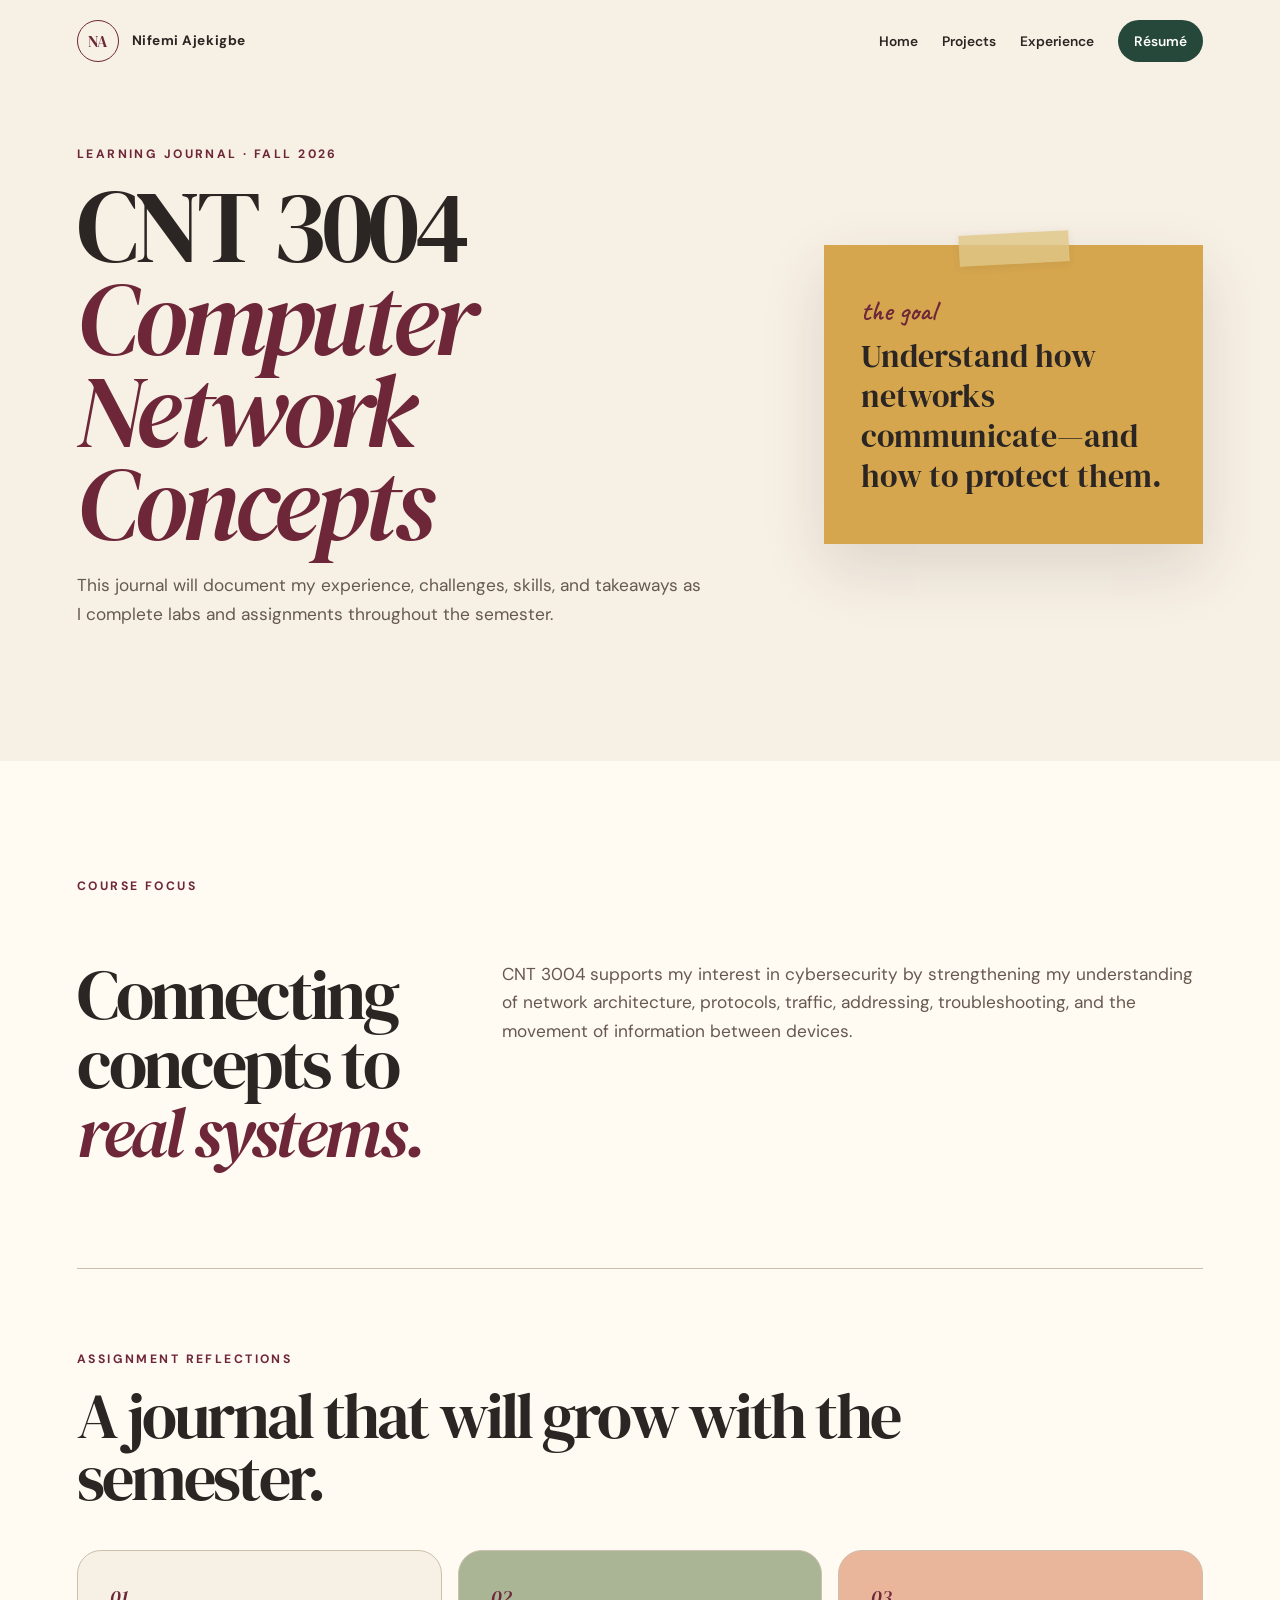
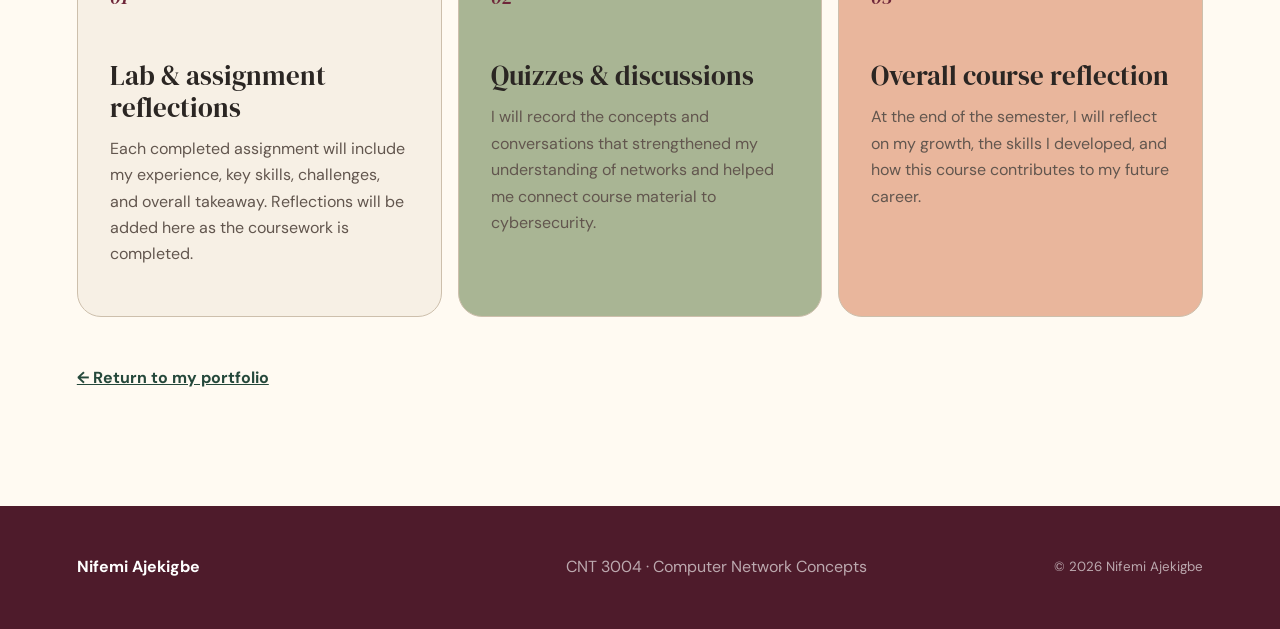
==== cnt3004.html @ f954db82 "Add files via upload" ====
<!doctype html>
<html lang="en">
<head>
  <meta charset="utf-8">
  <meta name="viewport" content="width=device-width, initial-scale=1">
  <title>CNT 3004 Course Journal | Nifemi Ajekigbe</title>
  <meta name="description" content="Nifemi Ajekigbe's CNT 3004 Computer Network Concepts course reflections and learning journal.">
  <link rel="preconnect" href="https://fonts.googleapis.com">
  <link rel="preconnect" href="https://fonts.gstatic.com" crossorigin>
  <link href="https://fonts.googleapis.com/css2?family=Caveat:wght@500;600&family=DM+Sans:wght@400;500;600;700&family=DM+Serif+Display:ital@0;1&display=swap" rel="stylesheet">
  <link rel="stylesheet" href="/styles.css">
  <script>document.documentElement.classList.add('js')</script>
</head>
<body class="course-page">
  <a class="skip-link" href="#main">Skip to content</a>
  <header class="site-header">
    <a class="wordmark" href="/" aria-label="Nifemi Ajekigbe home"><span>NA</span><strong>Nifemi Ajekigbe</strong></a>
    <button class="menu-button" type="button" aria-expanded="false" aria-controls="site-nav">Menu</button>
    <nav id="site-nav" aria-label="Main navigation"><a href="/">Home</a><a href="/#projects">Projects</a><a href="/#experience">Experience</a><a class="nav-pill" href="/assets/oluwanifemi-ajekigbe-resume.pdf" target="_blank">Résumé</a></nav>
  </header>

  <main id="main">
    <section class="course-hero section-pad">
      <div class="reveal from-left"><p class="eyebrow">Learning journal · Fall 2026</p><h1>CNT 3004<br><em>Computer Network Concepts</em></h1><p>This journal will document my experience, challenges, skills, and takeaways as I complete labs and assignments throughout the semester.</p></div>
      <aside class="course-note reveal from-right"><span class="tape tape-top" aria-hidden="true"></span><p class="handwritten">the goal</p><strong>Understand how networks communicate—and how to protect them.</strong></aside>
    </section>

    <section class="course-body section-pad">
      <div class="course-intro reveal"><p class="eyebrow">Course focus</p><h2>Connecting concepts to <em>real systems.</em></h2><p>CNT 3004 supports my interest in cybersecurity by strengthening my understanding of network architecture, protocols, traffic, addressing, troubleshooting, and the movement of information between devices.</p></div>

      <div class="journal-heading reveal"><p class="eyebrow">Assignment reflections</p><h2>A journal that will grow with the semester.</h2></div>
      <div class="journal-grid">
        <article class="journal-card reveal"><span>01</span><h3>Lab &amp; assignment reflections</h3><p>Each completed assignment will include my experience, key skills, challenges, and overall takeaway. Reflections will be added here as the coursework is completed.</p></article>
        <article class="journal-card reveal"><span>02</span><h3>Quizzes &amp; discussions</h3><p>I will record the concepts and conversations that strengthened my understanding of networks and helped me connect course material to cybersecurity.</p></article>
        <article class="journal-card reveal"><span>03</span><h3>Overall course reflection</h3><p>At the end of the semester, I will reflect on my growth, the skills I developed, and how this course contributes to my future career.</p></article>
      </div>

      <a class="back-link reveal" href="/">← Return to my portfolio</a>
    </section>
  </main>
  <footer><strong>Nifemi Ajekigbe</strong><span>CNT 3004 · Computer Network Concepts</span><small>© <span id="year">2026</span> Nifemi Ajekigbe</small></footer>
  <script src="/app.js"></script>
</body>
</html>
---- styles.css ----
:root {
  --cream: #f7f0e5;
  --paper: #fffaf2;
  --ink: #2b2623;
  --burgundy: #6e2639;
  --burgundy-dark: #4e1b2b;
  --forest: #25483b;
  --sage: #a9b594;
  --gold: #d5a64e;
  --peach: #e7ae8e;
  --brown: #60483b;
  --line: #cdbfac;
  --shadow: 0 24px 60px rgba(70, 49, 39, .14);
}

* { box-sizing: border-box; }
html { scroll-behavior: smooth; }
body { margin: 0; overflow-x: hidden; background: var(--cream); color: var(--ink); font: 16px/1.65 "DM Sans", sans-serif; }
img { max-width: 100%; }
a { color: inherit; }
.skip-link { position: fixed; left: 1rem; top: -5rem; z-index: 100; padding: .8rem 1rem; background: var(--forest); color: white; border-radius: 10px; }
.skip-link:focus { top: 1rem; }
.section-pad { padding: clamp(5rem, 9vw, 8rem) clamp(1.2rem, 6vw, 6rem); }
.eyebrow { margin: 0 0 1rem; color: var(--burgundy); font-size: .76rem; font-weight: 700; letter-spacing: .2em; text-transform: uppercase; }
h1, h2, h3 { margin-top: 0; }
h1, h2 { font-family: "DM Serif Display", serif; font-weight: 400; letter-spacing: -.045em; }
h1 em, h2 em { color: var(--burgundy); font-weight: 400; }
h2 { margin-bottom: 1.3rem; font-size: clamp(3rem, 6vw, 5.9rem); line-height: .98; }
p { margin-top: 0; }

.site-header { position: absolute; top: 0; left: 0; z-index: 50; display: flex; width: 100%; min-height: 82px; align-items: center; justify-content: space-between; gap: 2rem; padding: 0 clamp(1.2rem, 6vw, 6rem); }
.wordmark { display: flex; align-items: center; gap: .8rem; text-decoration: none; }
.wordmark span { display: grid; width: 42px; height: 42px; place-items: center; border: 1.5px solid var(--burgundy); border-radius: 50%; color: var(--burgundy); font-family: "DM Serif Display", serif; }
.wordmark strong { font-size: .85rem; letter-spacing: .04em; }
#site-nav { display: flex; align-items: center; gap: 1.5rem; }
#site-nav a { font-size: .86rem; font-weight: 600; text-decoration: none; }
#site-nav a:not(.nav-pill) { position: relative; }
#site-nav a:not(.nav-pill)::after { position: absolute; right: 0; bottom: -.25rem; left: 0; height: 1px; background: var(--burgundy); content: ""; transform: scaleX(0); transition: transform .25s ease; }
#site-nav a:hover::after, #site-nav a:focus-visible::after { transform: scaleX(1); }
.nav-pill { padding: .62rem 1rem; border-radius: 999px; background: var(--forest); color: white; }
.menu-button { display: none; border: 1px solid var(--line); border-radius: 999px; background: var(--paper); padding: .65rem 1rem; color: var(--ink); font: 700 .8rem "DM Sans", sans-serif; }

.hero { position: relative; display: grid; min-height: 810px; grid-template-columns: minmax(0, 1.05fr) minmax(370px, .95fr); align-items: center; gap: clamp(3rem, 8vw, 8rem); padding-top: 9rem; overflow: hidden; }
.paper-sun { position: absolute; right: -340px; bottom: -380px; width: 760px; height: 760px; border: 1px solid rgba(96,72,59,.12); border-radius: 50%; box-shadow: 0 0 0 70px rgba(96,72,59,.035), 0 0 0 140px rgba(96,72,59,.025); }
.hero-copy { position: relative; z-index: 2; max-width: 770px; }
.hero h1 { margin: .2rem 0 1rem; font-size: clamp(5rem, 10vw, 9rem); line-height: .82; }
.hero-title { max-width: 680px; margin-bottom: 1rem; font-family: "DM Serif Display", serif; font-size: clamp(1.6rem, 2.3vw, 2.2rem); line-height: 1.25; }
.hero-intro { max-width: 620px; color: #5b4e46; font-size: 1.07rem; }
.hero-actions { display: flex; flex-wrap: wrap; gap: .8rem; margin-top: 2rem; }
.button { display: inline-flex; min-height: 51px; align-items: center; justify-content: center; gap: .7rem; padding: 0 1.35rem; border: 1px solid var(--forest); border-radius: 999px; font-size: .9rem; font-weight: 700; text-decoration: none; transition: transform .25s ease, box-shadow .25s ease; }
.button:hover { transform: translateY(-3px); box-shadow: 0 12px 24px rgba(37,72,59,.15); }
.button.primary { background: var(--forest); color: white; }
.button.secondary { color: var(--forest); }
.quick-notes { display: flex; flex-wrap: wrap; gap: .6rem; margin-top: 2.4rem; }
.quick-notes span { padding: .55rem .8rem; border: 1px solid var(--line); border-radius: 999px; background: rgba(255,250,242,.58); color: var(--brown); font-size: .75rem; font-weight: 600; }

.portrait-collage { position: relative; width: min(100%, 580px); min-height: 650px; justify-self: center; }
.shape { position: absolute; border-radius: 34px; }
.shape-one { top: 20px; right: 0; width: 78%; height: 78%; background: var(--burgundy); transform: rotate(7deg); }
.shape-two { top: 65px; left: 5px; width: 76%; height: 78%; border: 2px solid var(--gold); transform: rotate(-8deg); }
.portrait-frame { position: absolute; top: 50px; left: 50%; z-index: 2; width: 72%; margin: 0; padding: 13px 13px 3.3rem; background: var(--paper); box-shadow: var(--shadow); transform: translateX(-50%) rotate(-2deg); }
.portrait-frame img { display: block; width: 100%; aspect-ratio: .75; object-fit: cover; object-position: center 30%; }
.portrait-frame figcaption { padding-top: .85rem; color: var(--brown); font: 600 1.35rem "Caveat", cursive; text-align: center; }
.tape { position: absolute; z-index: 4; display: block; width: 110px; height: 31px; background: rgba(224,199,134,.8); box-shadow: 0 2px 8px rgba(71,49,36,.08); }
.tape-top { top: -12px; left: 50%; transform: translateX(-50%) rotate(-3deg); }
.note-card { position: absolute; z-index: 5; display: grid; padding: 1rem 1.1rem; box-shadow: 0 14px 30px rgba(63,44,36,.16); line-height: 1.25; }
.note-card small { margin-bottom: .35rem; font-size: .66rem; font-weight: 700; letter-spacing: .15em; text-transform: uppercase; }
.note-research { right: -16px; bottom: 48px; max-width: 245px; background: var(--gold); transform: rotate(3deg); }
.note-research span { margin-top: .3rem; font-size: .74rem; }
.note-cooking { bottom: 6px; left: 0; background: var(--sage); font: 500 1.25rem "Caveat", cursive; transform: rotate(-5deg); }

.marquee { display: flex; min-height: 64px; align-items: center; justify-content: space-around; gap: 1.5rem; padding: .8rem 1.2rem; overflow: hidden; background: var(--forest); color: #fff8ec; font-size: .75rem; font-weight: 700; letter-spacing: .18em; white-space: nowrap; }
.marquee i { color: var(--gold); }

.about { background: var(--paper); }
.section-heading { max-width: 900px; margin-bottom: 3.6rem; }
.section-heading.split { display: flex; max-width: none; align-items: flex-end; justify-content: space-between; gap: 3rem; }
.section-heading.split > p { max-width: 410px; color: #6d5e54; }
.about-grid { display: grid; grid-template-columns: minmax(0, 1.25fr) minmax(310px, .75fr); gap: clamp(3rem, 8vw, 8rem); align-items: center; }
.about-copy { color: #5b5049; }
.about-copy .lead { color: var(--ink); font-family: "DM Serif Display", serif; font-size: 1.38rem; line-height: 1.5; }
.recipe-card { position: relative; padding: 2.5rem 2.2rem; border: 1px solid var(--line); background: var(--cream); box-shadow: var(--shadow); transform: rotate(1.5deg); }
.tape-side { top: 22px; right: -35px; transform: rotate(78deg); }
.handwritten { margin: 0 0 .5rem; color: var(--burgundy); font: 600 1.75rem "Caveat", cursive; }
.recipe-card ul { margin: 1.2rem 0 0; padding: 0; list-style: none; }
.recipe-card li { display: flex; justify-content: space-between; gap: 1rem; padding: .8rem 0; border-bottom: 1px dashed var(--line); }
.recipe-card li strong { color: var(--forest); }
.focus-grid { display: grid; grid-template-columns: repeat(3, 1fr); margin-top: 5rem; border-top: 1px solid var(--line); border-bottom: 1px solid var(--line); }
.focus-card { padding: 2.3rem 2rem 2.3rem 0; }
.focus-card + .focus-card { padding-left: 2rem; border-left: 1px solid var(--line); }
.focus-card span { color: var(--burgundy); font: italic 1.2rem "DM Serif Display", serif; }
.focus-card h3 { margin: .7rem 0; font: 400 1.55rem "DM Serif Display", serif; }
.focus-card p { margin: 0; color: #6c5e54; }

.projects { background: var(--cream); }
.project-grid { display: grid; grid-template-columns: repeat(12, 1fr); gap: 1.25rem; }
.project-card { position: relative; min-height: 430px; padding: clamp(1.5rem, 3vw, 2.5rem); border: 1px solid rgba(59,47,40,.12); overflow: hidden; transition: transform .28s ease, box-shadow .28s ease; }
.project-card:hover { z-index: 3; transform: translateY(-6px) rotate(0deg); box-shadow: var(--shadow); }
.project-card:nth-child(1) { grid-column: span 7; border-radius: 6px 42px 6px 42px; background: var(--sage); transform: rotate(-.5deg); }
.project-card:nth-child(2) { grid-column: span 5; border-radius: 32px 6px 32px 6px; background: var(--burgundy); color: white; transform: rotate(.5deg); }
.project-card:nth-child(3) { grid-column: span 5; border-radius: 32px 6px 32px 6px; background: var(--forest); color: white; transform: rotate(.4deg); }
.project-card:nth-child(4) { grid-column: span 7; border-radius: 6px 42px 6px 42px; background: var(--peach); transform: rotate(-.4deg); }
.project-card:nth-child(5) { grid-column: 3 / span 8; min-height: 330px; border-radius: 34px; background: var(--paper); }
.project-number { position: absolute; top: -25px; right: 18px; color: rgba(255,255,255,.22); font: 400 8rem "DM Serif Display", serif; line-height: 1; }
.bridge .project-number, .lockin .project-number, .security .project-number { color: rgba(72,48,39,.12); }
.project-type { margin-bottom: auto; font-size: .7rem; font-weight: 700; letter-spacing: .14em; text-transform: uppercase; }
.project-card h3 { position: relative; margin: 4.5rem 0 .8rem; font: 400 clamp(2.1rem, 4vw, 3.4rem)/1 "DM Serif Display", serif; }
.project-card p { position: relative; max-width: 650px; }
.project-card > p:not(.project-type) { opacity: .82; }
.tags { position: relative; display: flex; flex-wrap: wrap; gap: .45rem; margin: 1.4rem 0 0; padding: 0; list-style: none; }
.tags li { padding: .4rem .65rem; border: 1px solid currentColor; border-radius: 999px; font-size: .68rem; font-weight: 700; opacity: .78; }
.text-link { position: relative; display: inline-block; margin-top: 1.5rem; font-weight: 700; }

.experience { background: var(--paper); }
.timeline { border-top: 1px solid var(--line); }
.timeline-item { display: grid; grid-template-columns: minmax(210px, .65fr) 1.35fr; gap: 3rem; padding: 2rem 0; border-bottom: 1px solid var(--line); }
.timeline-item > div:first-child { display: grid; align-content: start; gap: .3rem; }
.timeline-item span { color: var(--burgundy); font-size: .72rem; font-weight: 700; letter-spacing: .13em; text-transform: uppercase; }
.timeline-item strong { font-size: .88rem; }
.timeline-item h3 { margin-bottom: .45rem; font: 400 1.7rem "DM Serif Display", serif; }
.timeline-item p { max-width: 750px; margin: 0; color: #685b53; }

.goals { display: grid; grid-template-columns: 1.1fr .9fr; gap: 1.2rem; background: var(--cream); }
.goals-card, .activities { padding: clamp(2rem, 5vw, 4rem); border-radius: 32px; }
.goals-card { background: var(--burgundy); color: white; }
.goals-card .eyebrow { color: var(--peach); }
.goals-card h2 { font-size: clamp(2.8rem, 5vw, 5rem); }
.goals-card h2 em { color: #f0bf75; }
.goals-card > p:last-child { max-width: 720px; color: rgba(255,255,255,.78); }
.activities { background: var(--sage); }
.activities h3 { margin-bottom: 1.5rem; font: 400 2rem "DM Serif Display", serif; }
.activity-list { display: grid; gap: .7rem; }
.activity-list span { padding-bottom: .7rem; border-bottom: 1px solid rgba(43,38,35,.16); font-size: .88rem; font-weight: 600; }

.course-preview { display: grid; grid-template-columns: 1fr 1fr; align-items: end; gap: clamp(3rem, 8vw, 8rem); background: var(--forest); color: white; }
.course-preview .eyebrow { color: var(--gold); }
.course-preview h2 { margin-bottom: 0; }
.course-preview h2 em { color: #efc47b; }
.course-preview > div:last-child p { max-width: 540px; color: rgba(255,255,255,.72); }
.course-preview .button { margin-top: 1rem; border-color: var(--paper); background: var(--paper); color: var(--forest); }

.contact { background: var(--cream); }
.contact-card { max-width: 1040px; margin: 0 auto; padding: clamp(2.2rem, 6vw, 5rem); border: 1px solid var(--line); background: var(--paper); box-shadow: var(--shadow); text-align: center; transform: rotate(-.4deg); }
.contact-card h2 { font-size: clamp(3rem, 6vw, 5.5rem); }
.contact-card > p:not(.handwritten) { max-width: 650px; margin-right: auto; margin-left: auto; color: #675950; }
.contact-links { display: flex; flex-wrap: wrap; justify-content: center; gap: .7rem; margin-top: 1.8rem; }
.contact-links a { padding: .7rem 1rem; border: 1px solid var(--forest); border-radius: 999px; color: var(--forest); font-size: .85rem; font-weight: 700; text-decoration: none; }

footer { display: grid; grid-template-columns: 1fr 1fr auto; gap: 2rem; align-items: center; padding: 3rem clamp(1.2rem, 6vw, 6rem); background: var(--burgundy-dark); color: white; }
footer span, footer small { color: rgba(255,255,255,.62); }

.course-page { background: var(--paper); }
.course-hero { display: grid; min-height: 700px; grid-template-columns: 1.25fr .75fr; align-items: center; gap: clamp(3rem, 9vw, 9rem); padding-top: 9rem; background: var(--cream); }
.course-hero h1 { margin: .5rem 0 1.4rem; font-size: clamp(4rem, 8vw, 7.6rem); line-height: .9; }
.course-hero > div > p:last-child { max-width: 670px; color: #665950; font-size: 1.08rem; }
.course-note { position: relative; padding: 3rem 2.3rem; background: var(--gold); box-shadow: var(--shadow); transform: rotate(2deg); }
.course-note strong { display: block; font: 400 2rem/1.25 "DM Serif Display", serif; }
.course-body { background: var(--paper); }
.course-intro { display: grid; grid-template-columns: .7fr 1.3fr; gap: 3rem; align-items: start; padding-bottom: 5rem; border-bottom: 1px solid var(--line); }
.course-intro .eyebrow { grid-column: 1/-1; }
.course-intro h2 { font-size: clamp(3rem, 5.5vw, 5.2rem); }
.course-intro > p:last-child { max-width: 700px; color: #665950; font-size: 1.08rem; }
.journal-heading { max-width: 850px; margin: 5rem 0 2.5rem; }
.journal-heading h2 { font-size: clamp(2.8rem, 5vw, 5rem); }
.journal-grid { display: grid; grid-template-columns: repeat(3, 1fr); gap: 1rem; }
.journal-card { min-height: 330px; padding: 2rem; border: 1px solid var(--line); border-radius: 24px; background: var(--cream); }
.journal-card:nth-child(2) { background: var(--sage); }
.journal-card:nth-child(3) { background: #e9b69c; }
.journal-card span { color: var(--burgundy); font: italic 1.25rem "DM Serif Display", serif; }
.journal-card h3 { margin: 3rem 0 .8rem; font: 400 1.7rem/1.15 "DM Serif Display", serif; }
.journal-card p { color: #62564e; }
.back-link { display: inline-block; margin-top: 3rem; color: var(--forest); font-weight: 700; }

.js .reveal { opacity: 0; transform: translateY(40px); transition: opacity .75s ease, transform .75s cubic-bezier(.22,1,.36,1); transition-delay: var(--delay, 0ms); }
.js .reveal.from-left { transform: translateX(-50px); }
.js .reveal.from-right { transform: translateX(50px); }
.js .reveal.visible { opacity: 1; transform: translate(0,0); }

@media (max-width: 980px) {
  .site-header { position: relative; background: var(--cream); }
  .menu-button { display: block; }
  #site-nav { position: absolute; top: 72px; right: 1.2rem; left: 1.2rem; display: none; align-items: stretch; gap: .3rem; padding: 1rem; border: 1px solid var(--line); border-radius: 20px; background: var(--paper); box-shadow: var(--shadow); }
  #site-nav.open { display: grid; }
  #site-nav a { padding: .7rem; }
  .hero { grid-template-columns: 1fr; padding-top: 5rem; }
  .portrait-collage { width: min(92vw, 580px); }
  .about-grid, .goals, .course-preview, .course-hero, .course-intro { grid-template-columns: 1fr; }
  .project-card:nth-child(n) { grid-column: span 6; }
  .project-card:nth-child(5) { grid-column: 3 / span 8; }
  .journal-grid { grid-template-columns: 1fr; }
  .journal-card { min-height: 0; }
  footer { grid-template-columns: 1fr 1fr; }
  footer small { grid-column: 1/-1; }
}

@media (max-width: 680px) {
  .site-header { min-height: 72px; }
  .wordmark strong { display: none; }
  .hero { min-height: 0; padding-top: 4rem; }
  .hero h1 { font-size: 4.6rem; }
  .hero-actions { display: grid; }
  .button { width: 100%; }
  .portrait-collage { min-height: 570px; }
  .portrait-frame { width: 82%; }
  .note-research { right: 0; max-width: 205px; }
  .note-cooking { left: 0; }
  .marquee { justify-content: flex-start; }
  .marquee span:nth-of-type(n+3), .marquee i:nth-of-type(n+3) { display: none; }
  .section-heading.split { display: block; }
  .focus-grid { grid-template-columns: 1fr; }
  .focus-card { padding: 1.8rem 0; }
  .focus-card + .focus-card { padding-left: 0; border-top: 1px solid var(--line); border-left: 0; }
  .project-grid { display: grid; grid-template-columns: 1fr; }
  .project-card:nth-child(n) { grid-column: auto; min-height: 0; transform: none; }
  .project-card h3 { margin-top: 3.5rem; }
  .timeline-item { grid-template-columns: 1fr; gap: 1rem; }
  .course-preview { align-items: start; }
  footer { grid-template-columns: 1fr; }
  footer small { grid-column: auto; }
  .course-hero { min-height: 0; padding-top: 5rem; }
  .course-hero h1 { font-size: 3.8rem; }
}

@media (prefers-reduced-motion: reduce) {
  html { scroll-behavior: auto; }
  *, *::before, *::after { scroll-behavior: auto !important; transition-duration: .01ms !important; animation-duration: .01ms !important; }
  .js .reveal, .js .reveal.from-left, .js .reveal.from-right { opacity: 1; transform: none; }
}
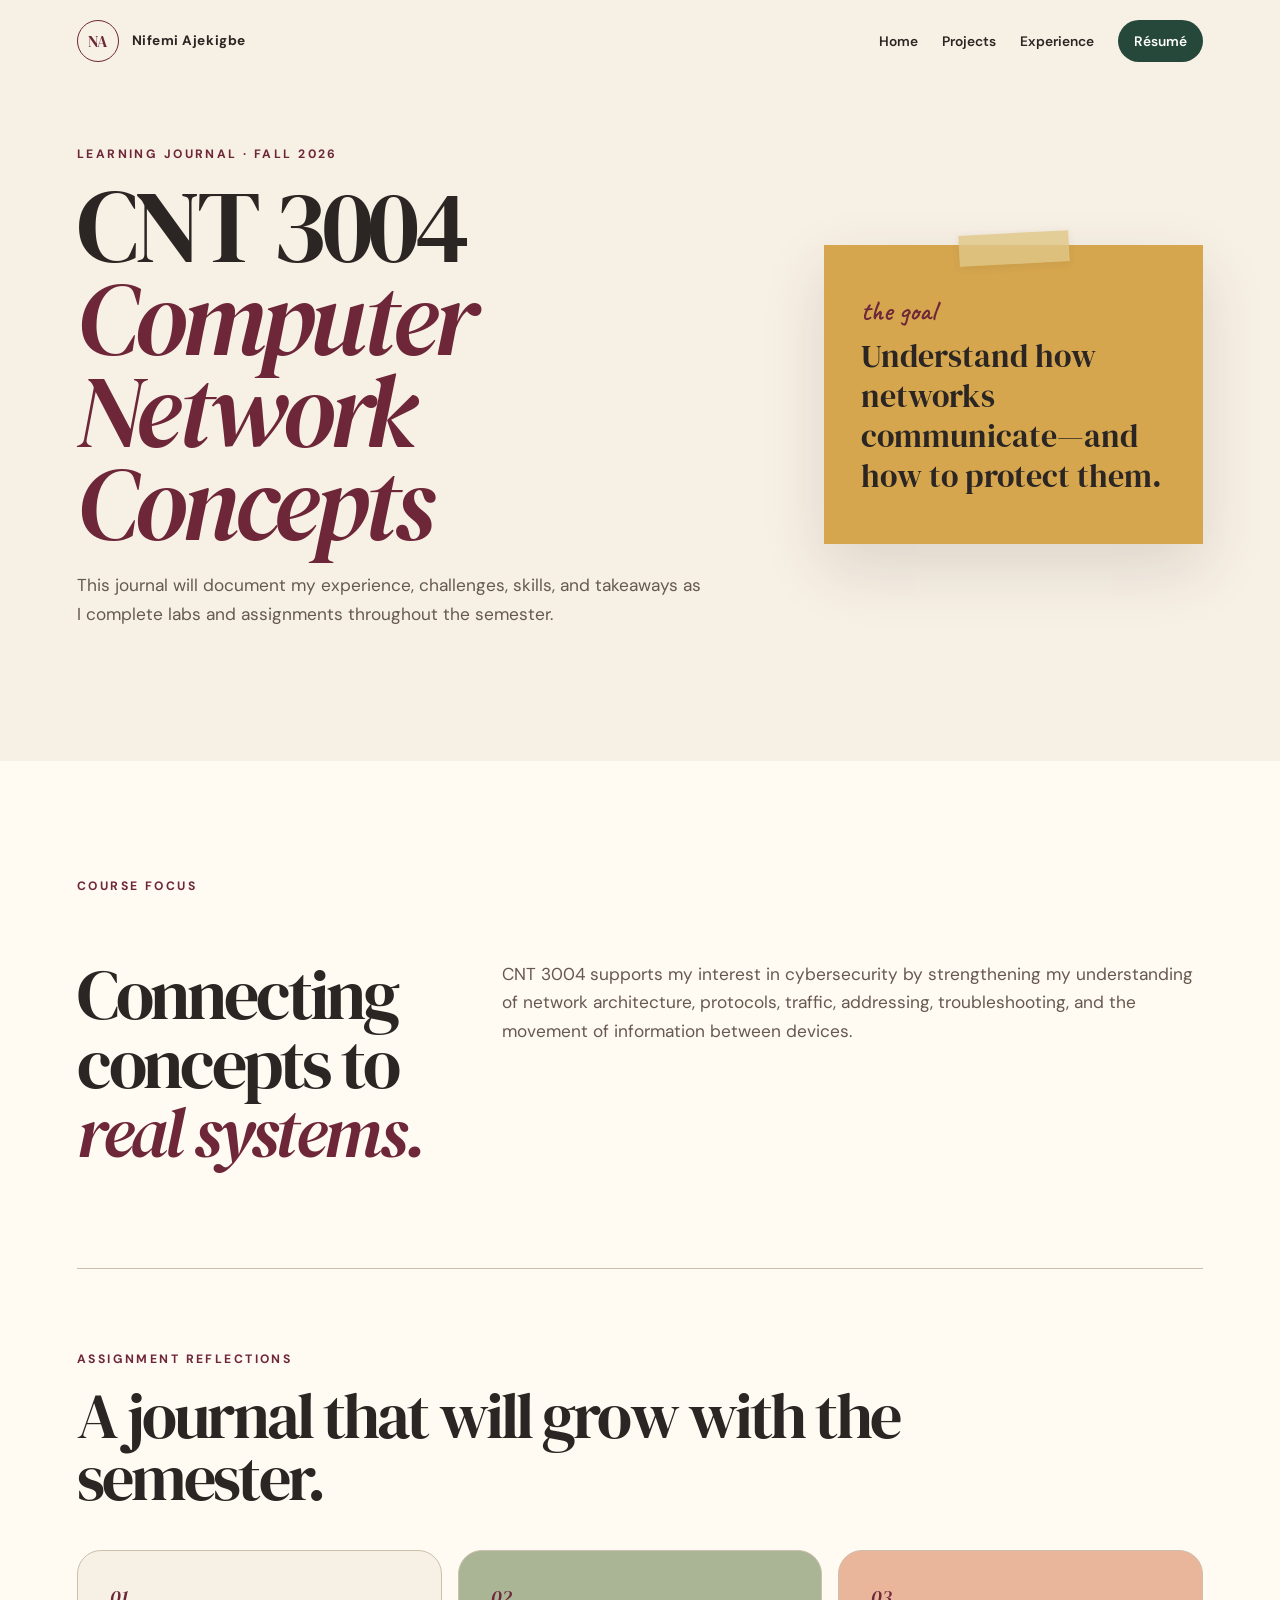
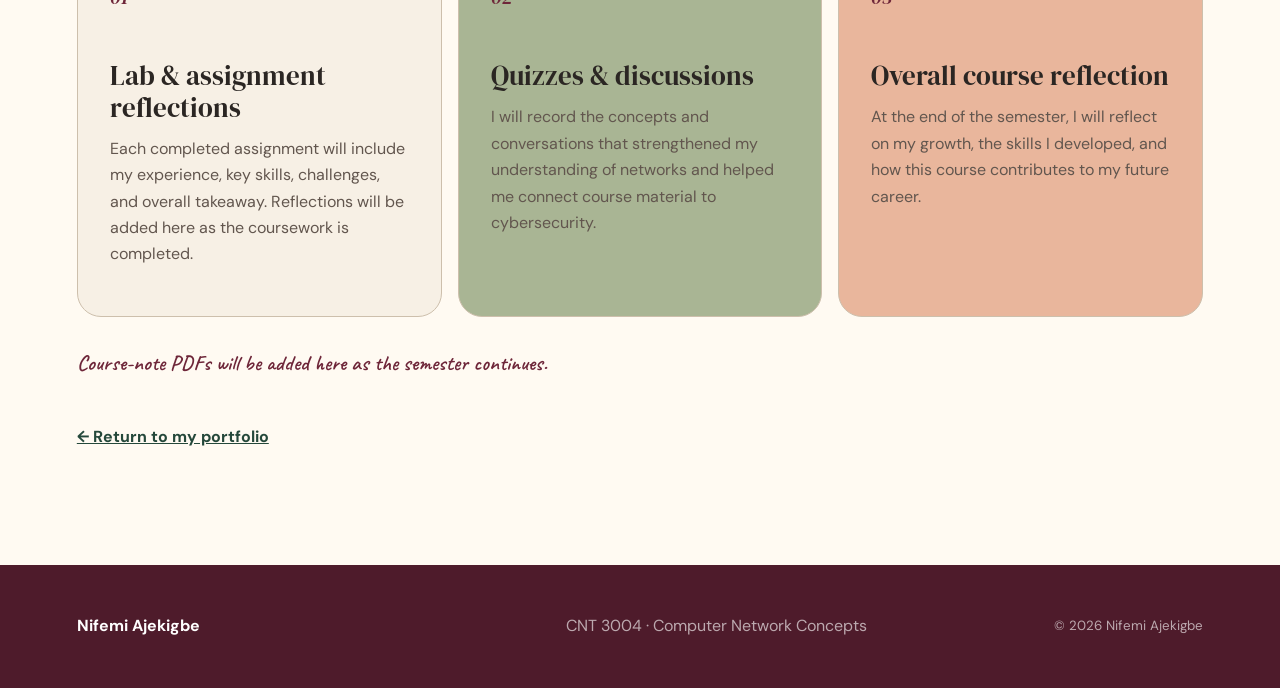
==== commit a9e3ed35: "Add files via upload" ====
--- a/cnt3004.html
+++ b/cnt3004.html
@@ -16,7 +16,7 @@
   <header class="site-header">
     <a class="wordmark" href="/" aria-label="Nifemi Ajekigbe home"><span>NA</span><strong>Nifemi Ajekigbe</strong></a>
     <button class="menu-button" type="button" aria-expanded="false" aria-controls="site-nav">Menu</button>
-    <nav id="site-nav" aria-label="Main navigation"><a href="/">Home</a><a href="/#projects">Projects</a><a href="/#experience">Experience</a><a class="nav-pill" href="/assets/oluwanifemi-ajekigbe-resume.pdf" target="_blank">Résumé</a></nav>
+    <nav id="site-nav" aria-label="Main navigation"><a href="/">Home</a><a href="/#projects">Projects</a><a href="/#experience">Experience</a><a class="nav-pill" href="/oluwanifemi-ajekigbe-resume.pdf" target="_blank">Résumé</a></nav>
   </header>
 
   <main id="main">
@@ -35,6 +35,8 @@
         <article class="journal-card reveal"><span>03</span><h3>Overall course reflection</h3><p>At the end of the semester, I will reflect on my growth, the skills I developed, and how this course contributes to my future career.</p></article>
       </div>
 
+      <p class="notes-coming reveal">Course-note PDFs will be added here as the semester continues.</p>
+
       <a class="back-link reveal" href="/">← Return to my portfolio</a>
     </section>
   </main>
--- a/styles.css
+++ b/styles.css
@@ -85,26 +85,41 @@
 .recipe-card ul { margin: 1.2rem 0 0; padding: 0; list-style: none; }
 .recipe-card li { display: flex; justify-content: space-between; gap: 1rem; padding: .8rem 0; border-bottom: 1px dashed var(--line); }
 .recipe-card li strong { color: var(--forest); }
-.focus-grid { display: grid; grid-template-columns: repeat(3, 1fr); margin-top: 5rem; border-top: 1px solid var(--line); border-bottom: 1px solid var(--line); }
-.focus-card { padding: 2.3rem 2rem 2.3rem 0; }
-.focus-card + .focus-card { padding-left: 2rem; border-left: 1px solid var(--line); }
+.focus-grid { display: grid; grid-template-columns: repeat(3, 1fr); gap: clamp(1rem, 3vw, 2.5rem); margin-top: 5rem; }
+.focus-card { position: relative; display: flex; width: 100%; max-width: 350px; aspect-ratio: 1; flex-direction: column; align-items: center; justify-content: center; justify-self: center; padding: clamp(2rem, 3vw, 3rem); border: 1px solid rgba(73,54,44,.15); border-radius: 50%; background: var(--cream); box-shadow: 0 18px 42px rgba(75,54,43,.1); text-align: center; }
+.focus-card:nth-child(1) { background: #e7b497; transform: rotate(-2deg); }
+.focus-card:nth-child(2) { background: var(--sage); transform: rotate(1.5deg); }
+.focus-card:nth-child(3) { background: #f1d89f; transform: rotate(-1deg); }
+.focus-card::before { position: absolute; top: 3%; left: 50%; width: 94px; height: 26px; background: rgba(255,250,236,.75); box-shadow: 0 2px 7px rgba(73,54,44,.08); content: ""; transform: translateX(-50%) rotate(-4deg); }
+.focus-card:nth-child(2)::before { transform: translateX(-50%) rotate(3deg); }
 .focus-card span { color: var(--burgundy); font: italic 1.2rem "DM Serif Display", serif; }
-.focus-card h3 { margin: .7rem 0; font: 400 1.55rem "DM Serif Display", serif; }
-.focus-card p { margin: 0; color: #6c5e54; }
+.focus-card h3 { margin: .5rem 0; font: 400 clamp(1.35rem, 2vw, 1.7rem) "DM Serif Display", serif; }
+.focus-card p { margin: 0; color: #5e5149; font-size: clamp(.84rem, 1.2vw, .96rem); }
 
 .projects { background: var(--cream); }
 .project-grid { display: grid; grid-template-columns: repeat(12, 1fr); gap: 1.25rem; }
-.project-card { position: relative; min-height: 430px; padding: clamp(1.5rem, 3vw, 2.5rem); border: 1px solid rgba(59,47,40,.12); overflow: hidden; transition: transform .28s ease, box-shadow .28s ease; }
+.project-card { position: relative; display: flex; min-height: 430px; flex-direction: column; padding: clamp(1.5rem, 3vw, 2.5rem); border: 1px solid rgba(59,47,40,.12); overflow: hidden; transition: transform .28s ease, box-shadow .28s ease; }
 .project-card:hover { z-index: 3; transform: translateY(-6px) rotate(0deg); box-shadow: var(--shadow); }
 .project-card:nth-child(1) { grid-column: span 7; border-radius: 6px 42px 6px 42px; background: var(--sage); transform: rotate(-.5deg); }
 .project-card:nth-child(2) { grid-column: span 5; border-radius: 32px 6px 32px 6px; background: var(--burgundy); color: white; transform: rotate(.5deg); }
 .project-card:nth-child(3) { grid-column: span 5; border-radius: 32px 6px 32px 6px; background: var(--forest); color: white; transform: rotate(.4deg); }
 .project-card:nth-child(4) { grid-column: span 7; border-radius: 6px 42px 6px 42px; background: var(--peach); transform: rotate(-.4deg); }
-.project-card:nth-child(5) { grid-column: 3 / span 8; min-height: 330px; border-radius: 34px; background: var(--paper); }
+.project-card:nth-child(5) { grid-column: span 6; min-height: 360px; border-radius: 34px 8px 34px 8px; background: var(--paper); }
+.project-card:nth-child(6) { grid-column: span 6; min-height: 360px; border-radius: 8px 34px 8px 34px; background: #e8d49f; transform: rotate(.35deg); }
 .project-number { position: absolute; top: -25px; right: 18px; color: rgba(255,255,255,.22); font: 400 8rem "DM Serif Display", serif; line-height: 1; }
-.bridge .project-number, .lockin .project-number, .security .project-number { color: rgba(72,48,39,.12); }
+.bridge .project-number, .lockin .project-number, .security .project-number, .honors .project-number { color: rgba(72,48,39,.12); }
 .project-type { margin-bottom: auto; font-size: .7rem; font-weight: 700; letter-spacing: .14em; text-transform: uppercase; }
-.project-card h3 { position: relative; margin: 4.5rem 0 .8rem; font: 400 clamp(2.1rem, 4vw, 3.4rem)/1 "DM Serif Display", serif; }
+.project-card h3 { position: relative; margin: 3.8rem 0 1rem; font: 400 clamp(2.1rem, 4vw, 3.4rem)/1 "DM Serif Display", serif; }
+.project-image { position: relative; z-index: 2; margin: 0 0 1.5rem; padding: 9px 9px 25px; background: var(--paper); box-shadow: 0 15px 30px rgba(48,35,30,.2); transform: rotate(-1.25deg); }
+.project-card:nth-child(2) .project-image { transform: rotate(1.2deg); }
+.project-card:nth-child(3) .project-image { transform: rotate(-.8deg); }
+.project-image img { display: block; width: 100%; aspect-ratio: 16 / 9; object-fit: cover; }
+.image-tape { position: absolute; top: -10px; left: 50%; width: 96px; height: 25px; background: rgba(233,213,160,.82); box-shadow: 0 2px 7px rgba(51,37,31,.1); transform: translateX(-50%) rotate(-3deg); }
+.project-card:not(.no-image) h3 { order: 1; margin: 1rem 0; }
+.project-card:not(.no-image) .project-image { order: 2; }
+.project-card:not(.no-image) > p:not(.project-type) { order: 3; }
+.project-card:not(.no-image) .tags { order: 4; }
+.project-card:not(.no-image) .text-link { order: 5; }
 .project-card p { position: relative; max-width: 650px; }
 .project-card > p:not(.project-type) { opacity: .82; }
 .tags { position: relative; display: flex; flex-wrap: wrap; gap: .45rem; margin: 1.4rem 0 0; padding: 0; list-style: none; }
@@ -170,6 +185,7 @@
 .journal-card h3 { margin: 3rem 0 .8rem; font: 400 1.7rem/1.15 "DM Serif Display", serif; }
 .journal-card p { color: #62564e; }
 .back-link { display: inline-block; margin-top: 3rem; color: var(--forest); font-weight: 700; }
+.notes-coming { margin: 2rem 0 0; color: var(--burgundy); font: 600 1.35rem "Caveat", cursive; }
 
 .js .reveal { opacity: 0; transform: translateY(40px); transition: opacity .75s ease, transform .75s cubic-bezier(.22,1,.36,1); transition-delay: var(--delay, 0ms); }
 .js .reveal.from-left { transform: translateX(-50px); }
@@ -186,7 +202,7 @@
   .portrait-collage { width: min(92vw, 580px); }
   .about-grid, .goals, .course-preview, .course-hero, .course-intro { grid-template-columns: 1fr; }
   .project-card:nth-child(n) { grid-column: span 6; }
-  .project-card:nth-child(5) { grid-column: 3 / span 8; }
+  .project-card:nth-child(5), .project-card:nth-child(6) { grid-column: span 6; }
   .journal-grid { grid-template-columns: 1fr; }
   .journal-card { min-height: 0; }
   footer { grid-template-columns: 1fr 1fr; }
@@ -208,8 +224,7 @@
   .marquee span:nth-of-type(n+3), .marquee i:nth-of-type(n+3) { display: none; }
   .section-heading.split { display: block; }
   .focus-grid { grid-template-columns: 1fr; }
-  .focus-card { padding: 1.8rem 0; }
-  .focus-card + .focus-card { padding-left: 0; border-top: 1px solid var(--line); border-left: 0; }
+  .focus-card { max-width: 340px; padding: 2.6rem; }
   .project-grid { display: grid; grid-template-columns: 1fr; }
   .project-card:nth-child(n) { grid-column: auto; min-height: 0; transform: none; }
   .project-card h3 { margin-top: 3.5rem; }
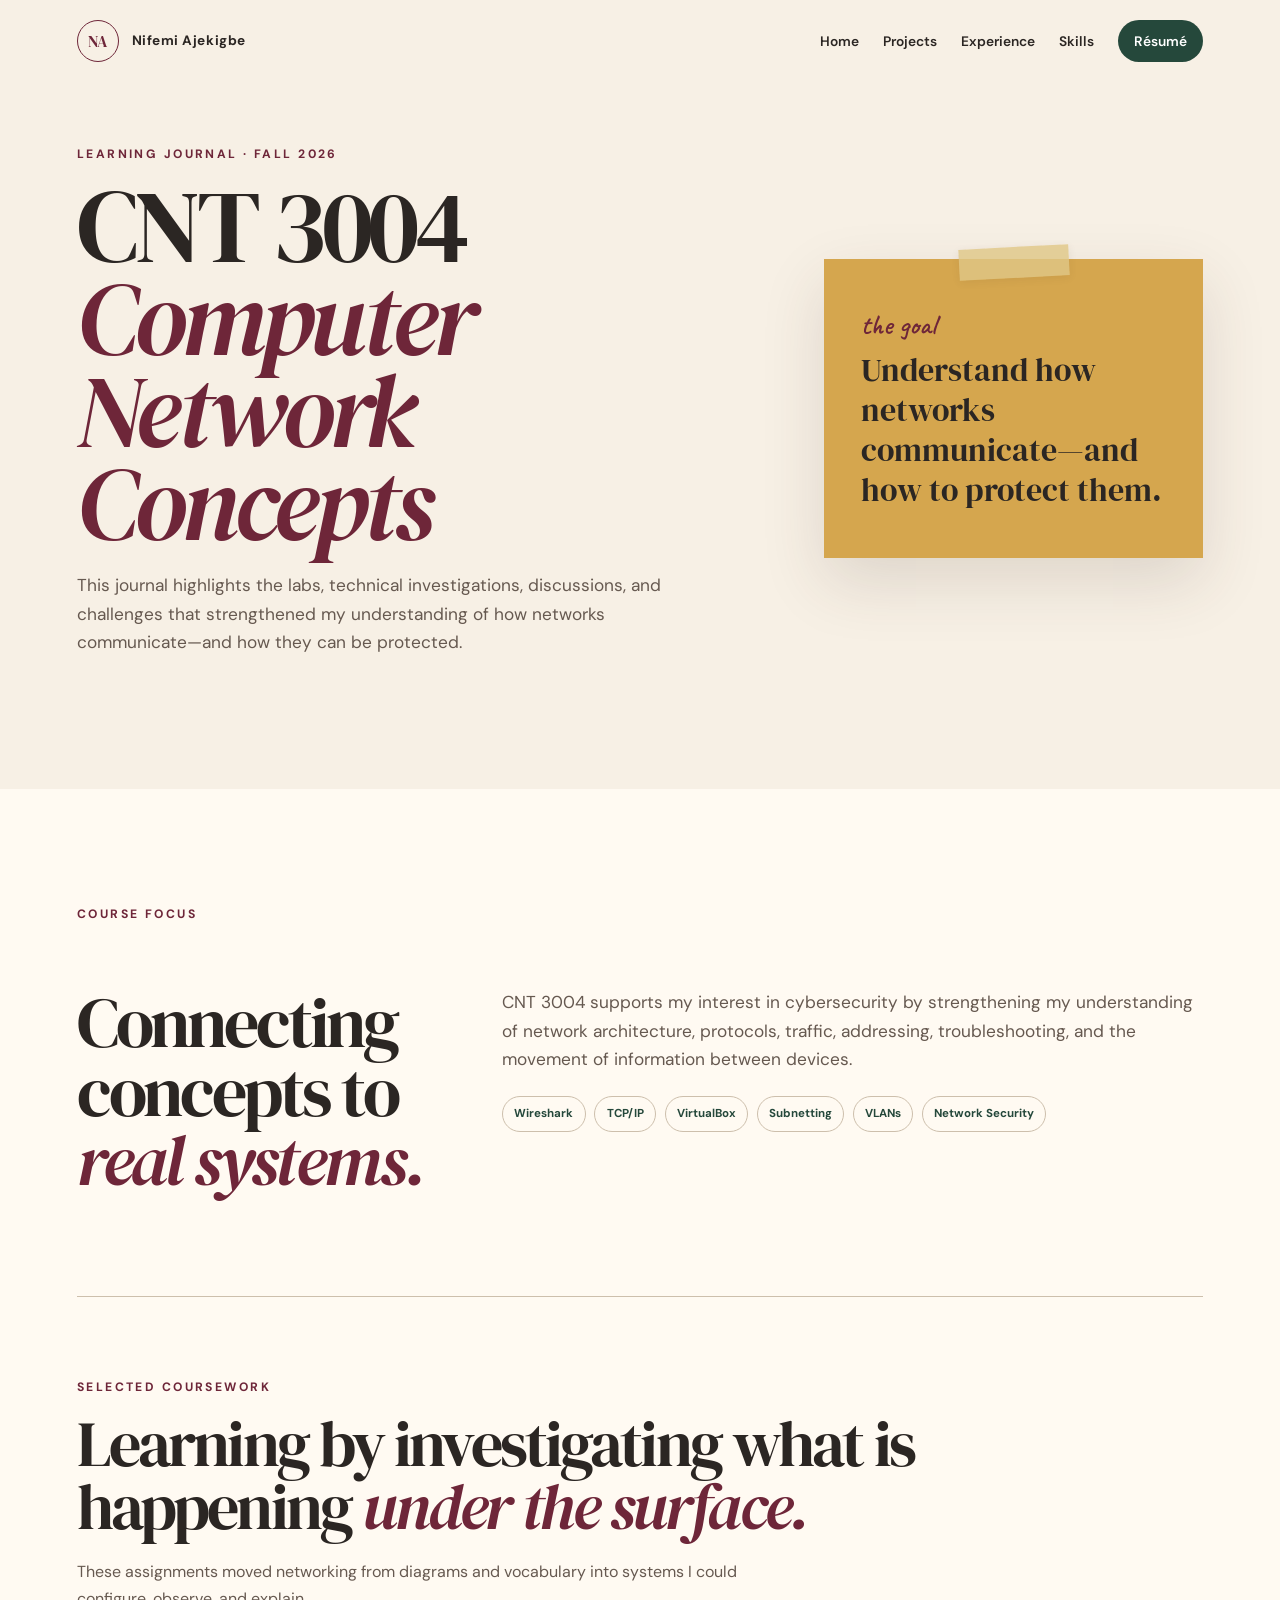
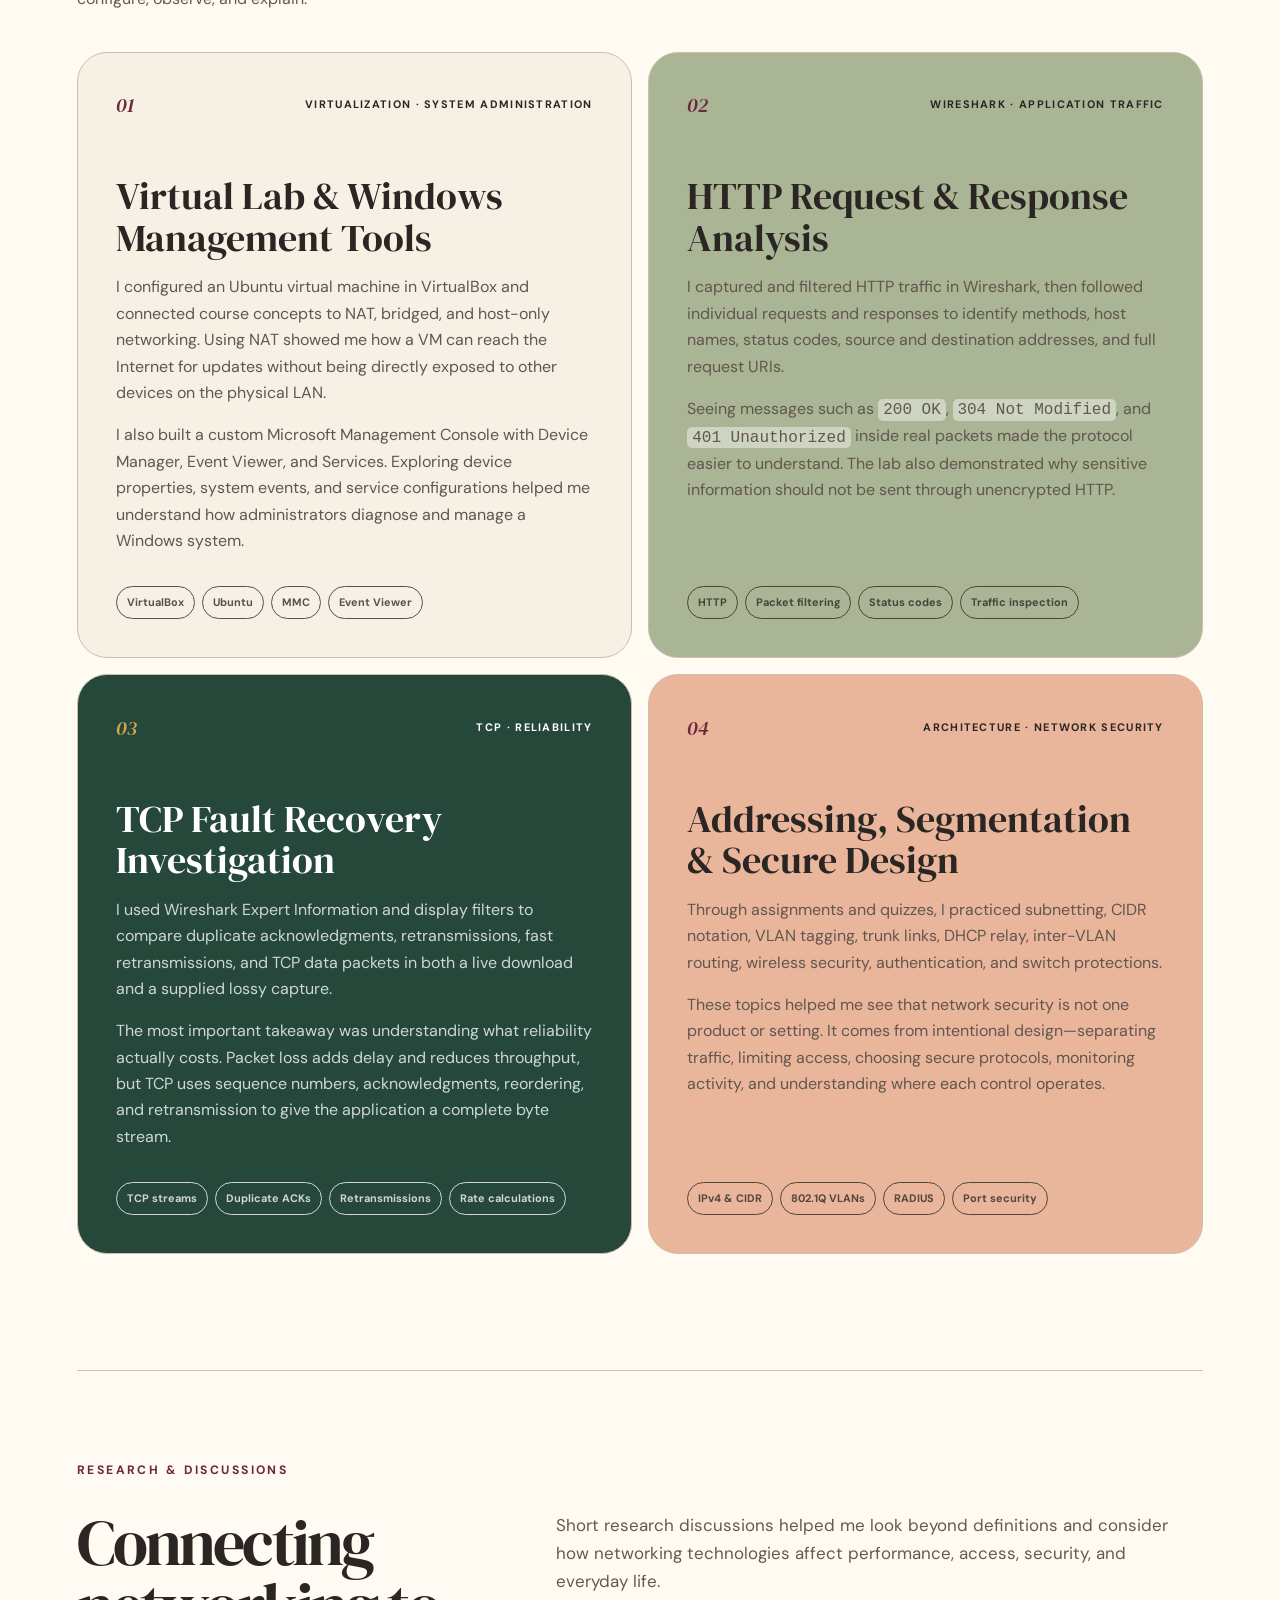
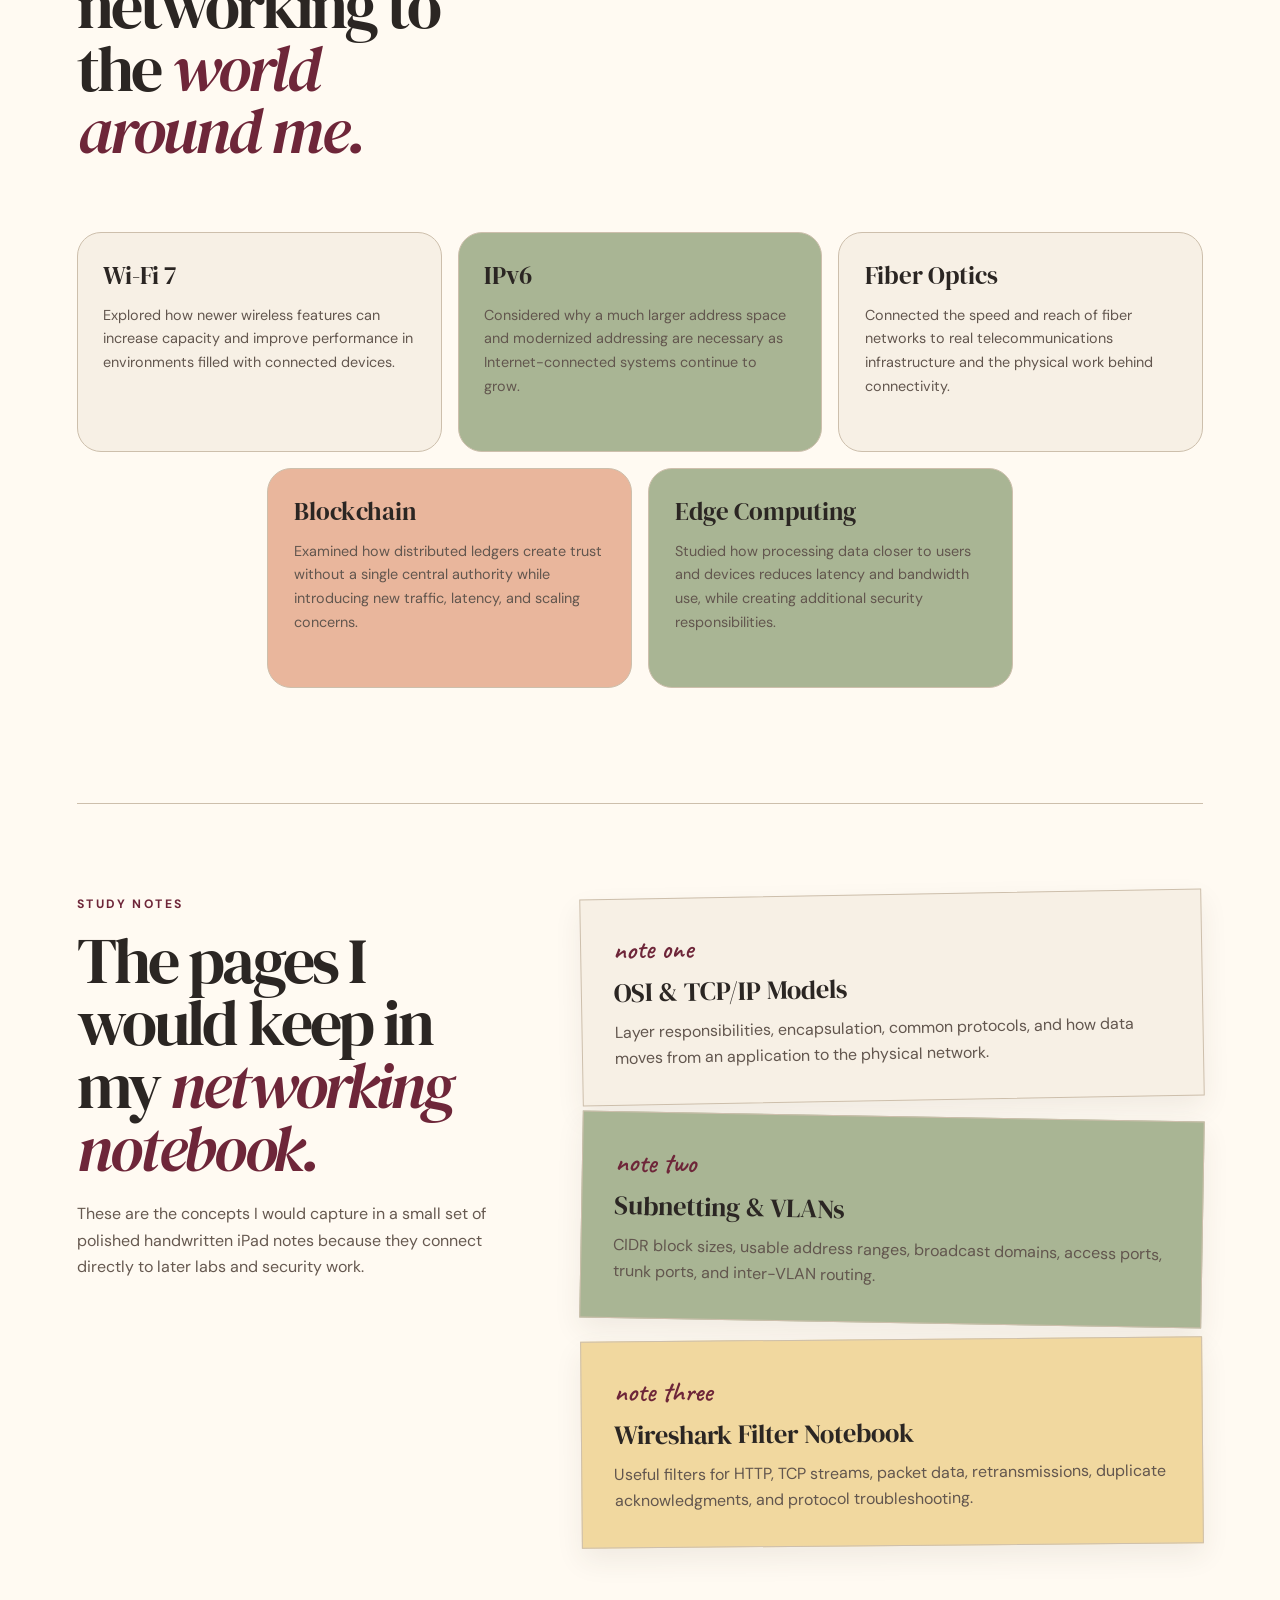
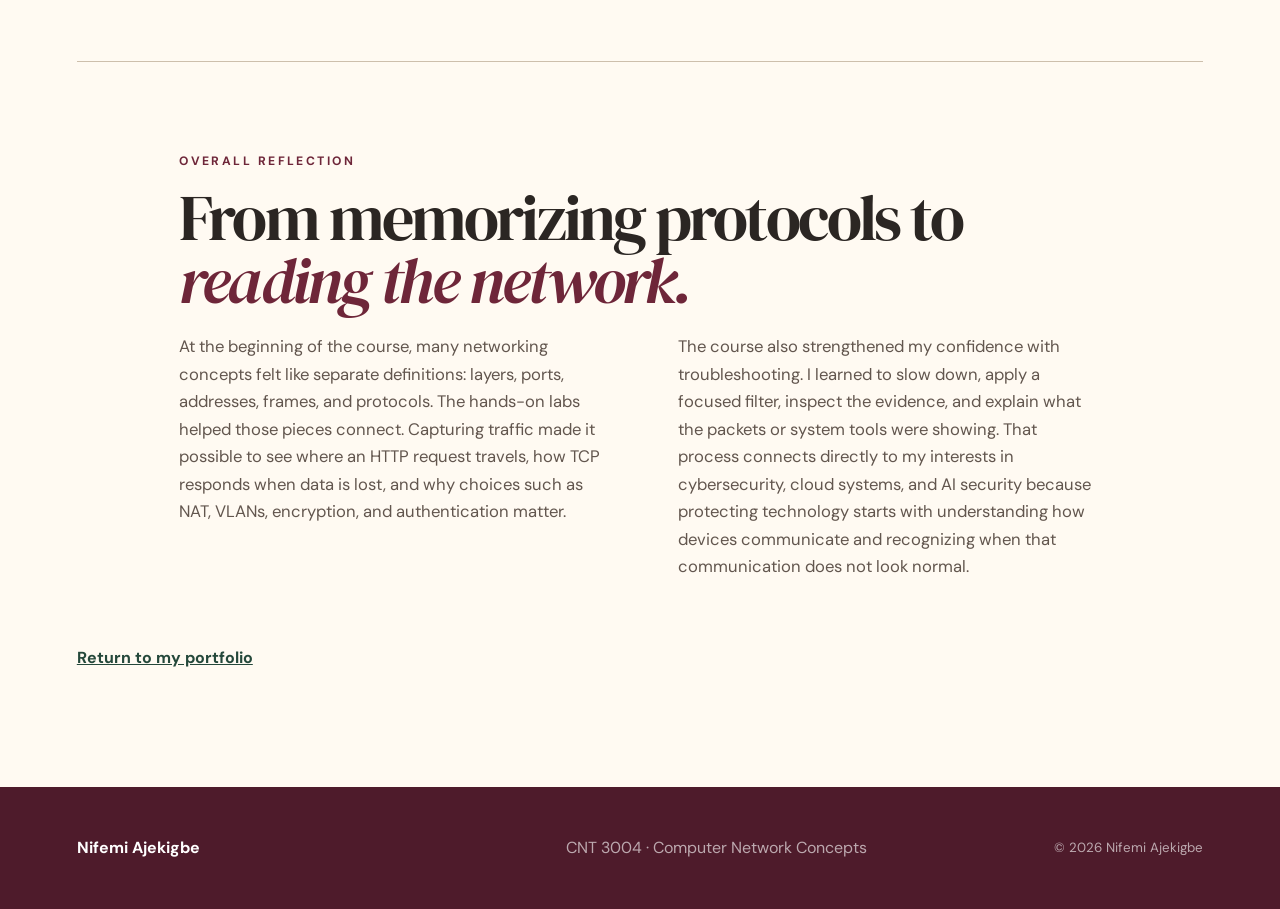
==== commit d9464a1d: "Expand CNT 3004 journal and technical skills" ====
--- a/cnt3004.html
+++ b/cnt3004.html
@@ -16,28 +16,80 @@
   <header class="site-header">
     <a class="wordmark" href="/" aria-label="Nifemi Ajekigbe home"><span>NA</span><strong>Nifemi Ajekigbe</strong></a>
     <button class="menu-button" type="button" aria-expanded="false" aria-controls="site-nav">Menu</button>
-    <nav id="site-nav" aria-label="Main navigation"><a href="/">Home</a><a href="/#projects">Projects</a><a href="/#experience">Experience</a><a class="nav-pill" href="/oluwanifemi-ajekigbe-resume.pdf" target="_blank">Résumé</a></nav>
+    <nav id="site-nav" aria-label="Main navigation"><a href="/">Home</a><a href="/#projects">Projects</a><a href="/#experience">Experience</a><a href="/#skills">Skills</a><a class="nav-pill" href="/oluwanifemi-ajekigbe-resume.pdf" target="_blank">Résumé</a></nav>
   </header>
 
   <main id="main">
     <section class="course-hero section-pad">
-      <div class="reveal from-left"><p class="eyebrow">Learning journal · Fall 2026</p><h1>CNT 3004<br><em>Computer Network Concepts</em></h1><p>This journal will document my experience, challenges, skills, and takeaways as I complete labs and assignments throughout the semester.</p></div>
+      <div class="reveal from-left"><p class="eyebrow">Learning journal · Fall 2026</p><h1>CNT 3004<br><em>Computer Network Concepts</em></h1><p>This journal highlights the labs, technical investigations, discussions, and challenges that strengthened my understanding of how networks communicate—and how they can be protected.</p></div>
       <aside class="course-note reveal from-right"><span class="tape tape-top" aria-hidden="true"></span><p class="handwritten">the goal</p><strong>Understand how networks communicate—and how to protect them.</strong></aside>
     </section>
 
     <section class="course-body section-pad">
-      <div class="course-intro reveal"><p class="eyebrow">Course focus</p><h2>Connecting concepts to <em>real systems.</em></h2><p>CNT 3004 supports my interest in cybersecurity by strengthening my understanding of network architecture, protocols, traffic, addressing, troubleshooting, and the movement of information between devices.</p></div>
+      <div class="course-intro reveal"><p class="eyebrow">Course focus</p><h2>Connecting concepts to <em>real systems.</em></h2><div><p>CNT 3004 supports my interest in cybersecurity by strengthening my understanding of network architecture, protocols, traffic, addressing, troubleshooting, and the movement of information between devices.</p><div class="course-tags" aria-label="Course skills"><span>Wireshark</span><span>TCP/IP</span><span>VirtualBox</span><span>Subnetting</span><span>VLANs</span><span>Network Security</span></div></div></div>
 
-      <div class="journal-heading reveal"><p class="eyebrow">Assignment reflections</p><h2>A journal that will grow with the semester.</h2></div>
-      <div class="journal-grid">
-        <article class="journal-card reveal"><span>01</span><h3>Lab &amp; assignment reflections</h3><p>Each completed assignment will include my experience, key skills, challenges, and overall takeaway. Reflections will be added here as the coursework is completed.</p></article>
-        <article class="journal-card reveal"><span>02</span><h3>Quizzes &amp; discussions</h3><p>I will record the concepts and conversations that strengthened my understanding of networks and helped me connect course material to cybersecurity.</p></article>
-        <article class="journal-card reveal"><span>03</span><h3>Overall course reflection</h3><p>At the end of the semester, I will reflect on my growth, the skills I developed, and how this course contributes to my future career.</p></article>
+      <div class="journal-heading reveal"><p class="eyebrow">Selected coursework</p><h2>Learning by investigating what is happening <em>under the surface.</em></h2><p>These assignments moved networking from diagrams and vocabulary into systems I could configure, observe, and explain.</p></div>
+      <div class="artifact-grid">
+        <article class="artifact-card reveal">
+          <div class="artifact-top"><span>01</span><p>Virtualization · System administration</p></div>
+          <h3>Virtual Lab &amp; Windows Management Tools</h3>
+          <p>I configured an Ubuntu virtual machine in VirtualBox and connected course concepts to NAT, bridged, and host-only networking. Using NAT showed me how a VM can reach the Internet for updates without being directly exposed to other devices on the physical LAN.</p>
+          <p>I also built a custom Microsoft Management Console with Device Manager, Event Viewer, and Services. Exploring device properties, system events, and service configurations helped me understand how administrators diagnose and manage a Windows system.</p>
+          <ul class="artifact-skills"><li>VirtualBox</li><li>Ubuntu</li><li>MMC</li><li>Event Viewer</li></ul>
+        </article>
+
+        <article class="artifact-card reveal">
+          <div class="artifact-top"><span>02</span><p>Wireshark · Application traffic</p></div>
+          <h3>HTTP Request &amp; Response Analysis</h3>
+          <p>I captured and filtered HTTP traffic in Wireshark, then followed individual requests and responses to identify methods, host names, status codes, source and destination addresses, and full request URIs.</p>
+          <p>Seeing messages such as <code>200 OK</code>, <code>304 Not Modified</code>, and <code>401 Unauthorized</code> inside real packets made the protocol easier to understand. The lab also demonstrated why sensitive information should not be sent through unencrypted HTTP.</p>
+          <ul class="artifact-skills"><li>HTTP</li><li>Packet filtering</li><li>Status codes</li><li>Traffic inspection</li></ul>
+        </article>
+
+        <article class="artifact-card reveal">
+          <div class="artifact-top"><span>03</span><p>TCP · Reliability</p></div>
+          <h3>TCP Fault Recovery Investigation</h3>
+          <p>I used Wireshark Expert Information and display filters to compare duplicate acknowledgments, retransmissions, fast retransmissions, and TCP data packets in both a live download and a supplied lossy capture.</p>
+          <p>The most important takeaway was understanding what reliability actually costs. Packet loss adds delay and reduces throughput, but TCP uses sequence numbers, acknowledgments, reordering, and retransmission to give the application a complete byte stream.</p>
+          <ul class="artifact-skills"><li>TCP streams</li><li>Duplicate ACKs</li><li>Retransmissions</li><li>Rate calculations</li></ul>
+        </article>
+
+        <article class="artifact-card reveal">
+          <div class="artifact-top"><span>04</span><p>Architecture · Network security</p></div>
+          <h3>Addressing, Segmentation &amp; Secure Design</h3>
+          <p>Through assignments and quizzes, I practiced subnetting, CIDR notation, VLAN tagging, trunk links, DHCP relay, inter-VLAN routing, wireless security, authentication, and switch protections.</p>
+          <p>These topics helped me see that network security is not one product or setting. It comes from intentional design—separating traffic, limiting access, choosing secure protocols, monitoring activity, and understanding where each control operates.</p>
+          <ul class="artifact-skills"><li>IPv4 &amp; CIDR</li><li>802.1Q VLANs</li><li>RADIUS</li><li>Port security</li></ul>
+        </article>
       </div>
 
-      <p class="notes-coming reveal">Course-note PDFs will be added here as the semester continues.</p>
+      <section class="discussion-section reveal" aria-labelledby="discussion-heading">
+        <div class="discussion-heading"><p class="eyebrow">Research &amp; discussions</p><h2 id="discussion-heading">Connecting networking to the <em>world around me.</em></h2><p>Short research discussions helped me look beyond definitions and consider how networking technologies affect performance, access, security, and everyday life.</p></div>
+        <div class="discussion-grid">
+          <article><h3>Wi-Fi 7</h3><p>Explored how newer wireless features can increase capacity and improve performance in environments filled with connected devices.</p></article>
+          <article><h3>IPv6</h3><p>Considered why a much larger address space and modernized addressing are necessary as Internet-connected systems continue to grow.</p></article>
+          <article><h3>Fiber Optics</h3><p>Connected the speed and reach of fiber networks to real telecommunications infrastructure and the physical work behind connectivity.</p></article>
+          <article><h3>Blockchain</h3><p>Examined how distributed ledgers create trust without a single central authority while introducing new traffic, latency, and scaling concerns.</p></article>
+          <article><h3>Edge Computing</h3><p>Studied how processing data closer to users and devices reduces latency and bandwidth use, while creating additional security responsibilities.</p></article>
+        </div>
+      </section>
 
-      <a class="back-link reveal" href="/">← Return to my portfolio</a>
+      <section class="notes-section reveal" aria-labelledby="notes-heading">
+        <div><p class="eyebrow">Study notes</p><h2 id="notes-heading">The pages I would keep in my <em>networking notebook.</em></h2><p>These are the concepts I would capture in a small set of polished handwritten iPad notes because they connect directly to later labs and security work.</p></div>
+        <div class="note-stack">
+          <article><p class="handwritten">note one</p><h3>OSI &amp; TCP/IP Models</h3><p>Layer responsibilities, encapsulation, common protocols, and how data moves from an application to the physical network.</p></article>
+          <article><p class="handwritten">note two</p><h3>Subnetting &amp; VLANs</h3><p>CIDR block sizes, usable address ranges, broadcast domains, access ports, trunk ports, and inter-VLAN routing.</p></article>
+          <article><p class="handwritten">note three</p><h3>Wireshark Filter Notebook</h3><p>Useful filters for HTTP, TCP streams, packet data, retransmissions, duplicate acknowledgments, and protocol troubleshooting.</p></article>
+        </div>
+      </section>
+
+      <section class="course-reflection reveal" aria-labelledby="reflection-heading">
+        <p class="eyebrow">Overall reflection</p>
+        <h2 id="reflection-heading">From memorizing protocols to <em>reading the network.</em></h2>
+        <div class="reflection-copy"><p>At the beginning of the course, many networking concepts felt like separate definitions: layers, ports, addresses, frames, and protocols. The hands-on labs helped those pieces connect. Capturing traffic made it possible to see where an HTTP request travels, how TCP responds when data is lost, and why choices such as NAT, VLANs, encryption, and authentication matter.</p><p>The course also strengthened my confidence with troubleshooting. I learned to slow down, apply a focused filter, inspect the evidence, and explain what the packets or system tools were showing. That process connects directly to my interests in cybersecurity, cloud systems, and AI security because protecting technology starts with understanding how devices communicate and recognizing when that communication does not look normal.</p></div>
+      </section>
+
+      <a class="back-link reveal" href="/">Return to my portfolio</a>
     </section>
   </main>
   <footer><strong>Nifemi Ajekigbe</strong><span>CNT 3004 · Computer Network Concepts</span><small>© <span id="year">2026</span> Nifemi Ajekigbe</small></footer>
--- a/styles.css
+++ b/styles.css
@@ -135,6 +135,18 @@
 .timeline-item h3 { margin-bottom: .45rem; font: 400 1.7rem "DM Serif Display", serif; }
 .timeline-item p { max-width: 750px; margin: 0; color: #685b53; }
 
+.skills { background: var(--cream); }
+.skills-grid { display: grid; grid-template-columns: repeat(2, minmax(0, 1fr)); gap: 1rem; }
+.skill-card { position: relative; min-height: 315px; padding: clamp(1.8rem, 4vw, 3rem); border: 1px solid var(--line); border-radius: 30px; overflow: hidden; }
+.skill-card:nth-child(1) { background: var(--paper); }
+.skill-card:nth-child(2) { background: var(--forest); color: white; }
+.skill-card:nth-child(3) { background: #e9b69c; }
+.skill-card:nth-child(4) { background: var(--sage); }
+.skill-card:nth-child(2) .handwritten { color: var(--gold); }
+.skill-card h3 { margin: 1.2rem 0 1.5rem; font: 400 clamp(1.8rem, 3vw, 2.7rem)/1.1 "DM Serif Display", serif; }
+.skill-card ul { display: flex; flex-wrap: wrap; gap: .55rem; margin: 0; padding: 0; list-style: none; }
+.skill-card li { padding: .48rem .72rem; border: 1px solid currentColor; border-radius: 999px; font-size: .76rem; font-weight: 700; opacity: .82; }
+
 .goals { display: grid; grid-template-columns: 1.1fr .9fr; gap: 1.2rem; background: var(--cream); }
 .goals-card, .activities { padding: clamp(2rem, 5vw, 4rem); border-radius: 32px; }
 .goals-card { background: var(--burgundy); color: white; }
@@ -174,18 +186,52 @@
 .course-intro { display: grid; grid-template-columns: .7fr 1.3fr; gap: 3rem; align-items: start; padding-bottom: 5rem; border-bottom: 1px solid var(--line); }
 .course-intro .eyebrow { grid-column: 1/-1; }
 .course-intro h2 { font-size: clamp(3rem, 5.5vw, 5.2rem); }
-.course-intro > p:last-child { max-width: 700px; color: #665950; font-size: 1.08rem; }
+.course-intro > div > p { max-width: 700px; color: #665950; font-size: 1.08rem; }
+.course-tags { display: flex; flex-wrap: wrap; gap: .55rem; margin-top: 1.4rem; }
+.course-tags span { padding: .45rem .7rem; border: 1px solid var(--line); border-radius: 999px; color: var(--forest); font-size: .72rem; font-weight: 700; }
 .journal-heading { max-width: 850px; margin: 5rem 0 2.5rem; }
 .journal-heading h2 { font-size: clamp(2.8rem, 5vw, 5rem); }
-.journal-grid { display: grid; grid-template-columns: repeat(3, 1fr); gap: 1rem; }
-.journal-card { min-height: 330px; padding: 2rem; border: 1px solid var(--line); border-radius: 24px; background: var(--cream); }
-.journal-card:nth-child(2) { background: var(--sage); }
-.journal-card:nth-child(3) { background: #e9b69c; }
-.journal-card span { color: var(--burgundy); font: italic 1.25rem "DM Serif Display", serif; }
-.journal-card h3 { margin: 3rem 0 .8rem; font: 400 1.7rem/1.15 "DM Serif Display", serif; }
-.journal-card p { color: #62564e; }
+.journal-heading > p:last-child { max-width: 680px; color: #665950; }
+.artifact-grid { display: grid; grid-template-columns: repeat(2, minmax(0, 1fr)); gap: 1rem; }
+.artifact-card { display: flex; min-height: 520px; flex-direction: column; padding: clamp(1.7rem, 3vw, 2.7rem); border: 1px solid var(--line); border-radius: 30px; background: var(--cream); }
+.artifact-card:nth-child(2) { background: var(--sage); }
+.artifact-card:nth-child(3) { background: var(--forest); color: white; }
+.artifact-card:nth-child(4) { background: #e9b69c; }
+.artifact-top { display: flex; align-items: center; justify-content: space-between; gap: 1rem; margin-bottom: 3.5rem; }
+.artifact-top span { color: var(--burgundy); font: italic 1.25rem "DM Serif Display", serif; }
+.artifact-card:nth-child(3) .artifact-top span { color: var(--gold); }
+.artifact-top p { margin: 0; font-size: .68rem; font-weight: 700; letter-spacing: .12em; text-align: right; text-transform: uppercase; }
+.artifact-card h3 { margin-bottom: 1rem; font: 400 clamp(1.8rem, 3vw, 2.6rem)/1.08 "DM Serif Display", serif; }
+.artifact-card > p { color: #62564e; }
+.artifact-card:nth-child(3) > p { color: rgba(255,255,255,.78); }
+.artifact-card code { padding: .1rem .3rem; border-radius: 5px; background: rgba(255,255,255,.42); color: inherit; }
+.artifact-skills { display: flex; flex-wrap: wrap; gap: .45rem; margin: auto 0 0; padding: 1rem 0 0; list-style: none; }
+.artifact-skills li { padding: .4rem .62rem; border: 1px solid currentColor; border-radius: 999px; font-size: .68rem; font-weight: 700; opacity: .78; }
+.discussion-section, .notes-section, .course-reflection { margin-top: clamp(5rem, 9vw, 8rem); padding-top: clamp(4rem, 7vw, 6rem); border-top: 1px solid var(--line); }
+.discussion-heading { display: grid; grid-template-columns: .8fr 1.2fr; gap: 1rem 3rem; align-items: start; }
+.discussion-heading .eyebrow { grid-column: 1 / -1; }
+.discussion-heading h2, .notes-section h2, .course-reflection h2 { font-size: clamp(2.8rem, 5vw, 5rem); }
+.discussion-heading > p:last-child { max-width: 620px; color: #665950; font-size: 1.06rem; }
+.discussion-grid { display: grid; grid-template-columns: repeat(6, 1fr); gap: 1rem; margin-top: 3rem; }
+.discussion-grid article { grid-column: span 2; min-height: 220px; padding: 1.6rem; border: 1px solid var(--line); border-radius: 24px; background: var(--cream); }
+.discussion-grid article:nth-child(2), .discussion-grid article:nth-child(5) { background: var(--sage); }
+.discussion-grid article:nth-child(4) { grid-column: 2 / span 2; background: #e9b69c; }
+.discussion-grid h3 { margin-bottom: .7rem; font: 400 1.55rem "DM Serif Display", serif; }
+.discussion-grid p { margin: 0; color: #62564e; font-size: .9rem; }
+.notes-section { display: grid; grid-template-columns: minmax(0, .8fr) minmax(0, 1.2fr); gap: clamp(3rem, 7vw, 7rem); align-items: start; }
+.notes-section > div:first-child > p:last-child { max-width: 620px; color: #665950; }
+.note-stack { display: grid; gap: 1rem; }
+.note-stack article { position: relative; padding: 2rem; border: 1px solid var(--line); background: var(--cream); box-shadow: 0 12px 28px rgba(70,49,39,.08); }
+.note-stack article:nth-child(1) { transform: rotate(-1deg); }
+.note-stack article:nth-child(2) { background: var(--sage); transform: rotate(1deg); }
+.note-stack article:nth-child(3) { background: #f1d89f; transform: rotate(-.5deg); }
+.note-stack h3 { margin-bottom: .55rem; font: 400 1.65rem "DM Serif Display", serif; }
+.note-stack p:last-child { margin: 0; color: #62564e; }
+.course-reflection { padding-right: clamp(0rem, 8vw, 8rem); padding-left: clamp(0rem, 8vw, 8rem); }
+.course-reflection h2 { max-width: 930px; }
+.reflection-copy { display: grid; grid-template-columns: repeat(2, minmax(0, 1fr)); gap: clamp(2rem, 6vw, 5rem); }
+.reflection-copy p { color: #62564e; font-size: 1.04rem; }
 .back-link { display: inline-block; margin-top: 3rem; color: var(--forest); font-weight: 700; }
-.notes-coming { margin: 2rem 0 0; color: var(--burgundy); font: 600 1.35rem "Caveat", cursive; }
 
 .js .reveal { opacity: 0; transform: translateY(40px); transition: opacity .75s ease, transform .75s cubic-bezier(.22,1,.36,1); transition-delay: var(--delay, 0ms); }
 .js .reveal.from-left { transform: translateX(-50px); }
@@ -200,11 +246,15 @@
   #site-nav a { padding: .7rem; }
   .hero { grid-template-columns: 1fr; padding-top: 5rem; }
   .portrait-collage { width: min(92vw, 580px); }
-  .about-grid, .goals, .course-preview, .course-hero, .course-intro { grid-template-columns: 1fr; }
+  .about-grid, .goals, .course-preview, .course-hero, .course-intro, .discussion-heading, .notes-section { grid-template-columns: 1fr; }
   .project-card:nth-child(n) { grid-column: span 6; }
   .project-card:nth-child(5), .project-card:nth-child(6) { grid-column: span 6; }
-  .journal-grid { grid-template-columns: 1fr; }
-  .journal-card { min-height: 0; }
+  .skills-grid, .artifact-grid { grid-template-columns: 1fr; }
+  .artifact-card { min-height: 0; }
+  .artifact-skills { margin-top: 1.5rem; }
+  .discussion-heading .eyebrow { grid-column: auto; }
+  .discussion-grid article { grid-column: span 3; }
+  .discussion-grid article:nth-child(4) { grid-column: span 3; }
   footer { grid-template-columns: 1fr 1fr; }
   footer small { grid-column: 1/-1; }
 }
@@ -229,6 +279,8 @@
   .project-card:nth-child(n) { grid-column: auto; min-height: 0; transform: none; }
   .project-card h3 { margin-top: 3.5rem; }
   .timeline-item { grid-template-columns: 1fr; gap: 1rem; }
+  .skills-grid, .discussion-grid, .reflection-copy { grid-template-columns: 1fr; }
+  .discussion-grid article, .discussion-grid article:nth-child(4) { grid-column: auto; min-height: 0; }
   .course-preview { align-items: start; }
   footer { grid-template-columns: 1fr; }
   footer small { grid-column: auto; }
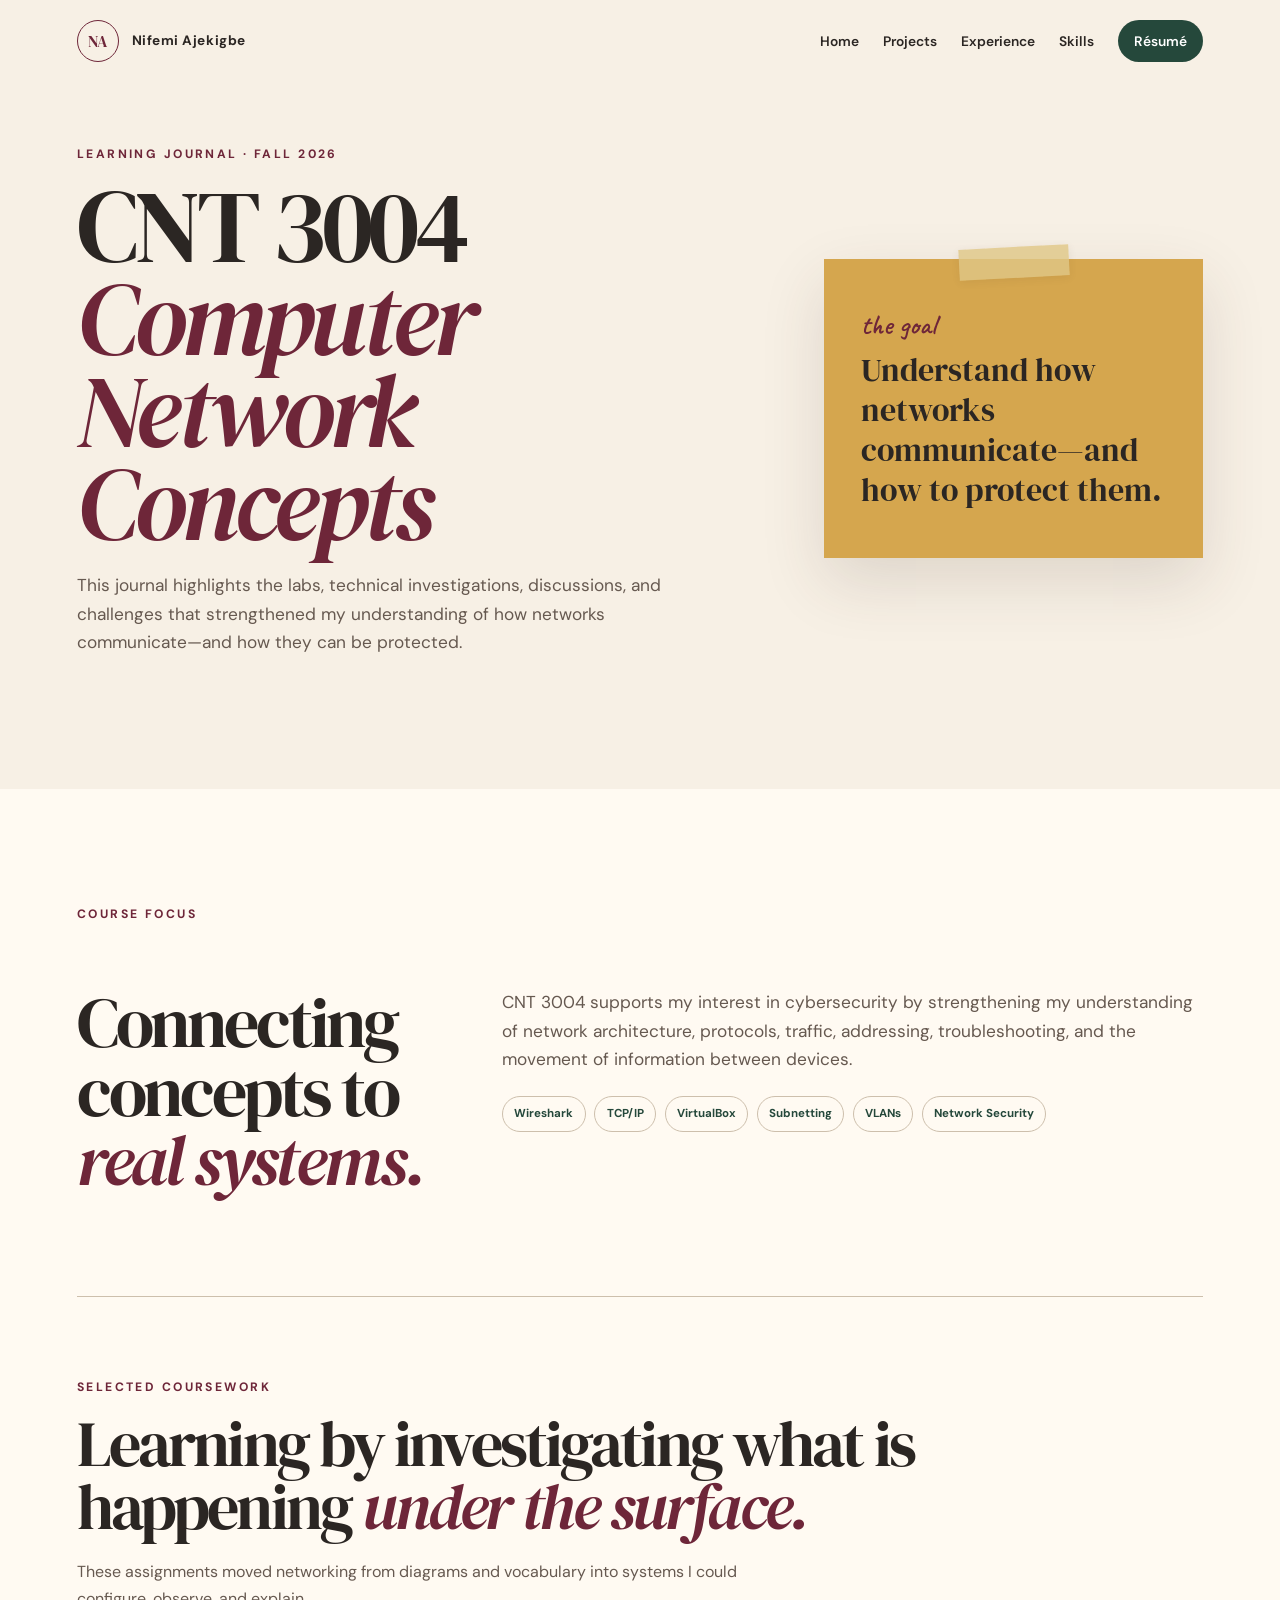
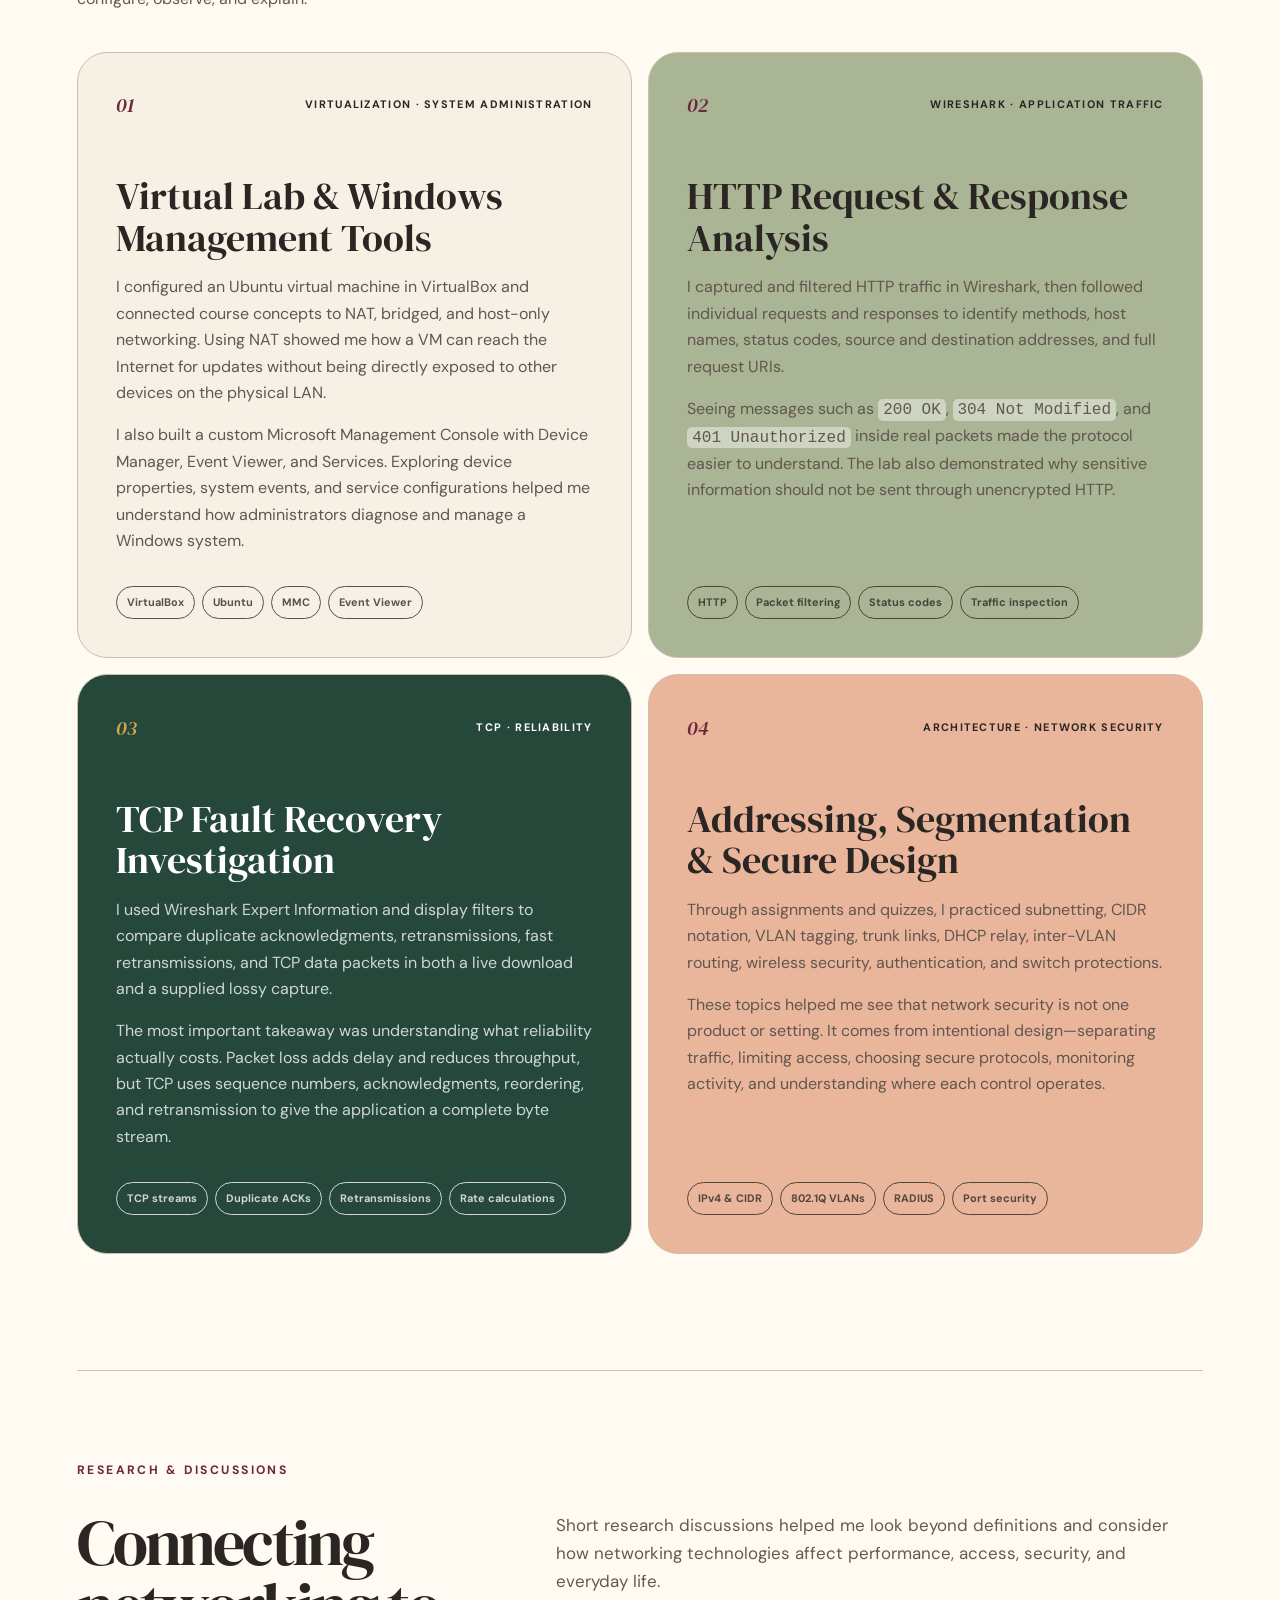
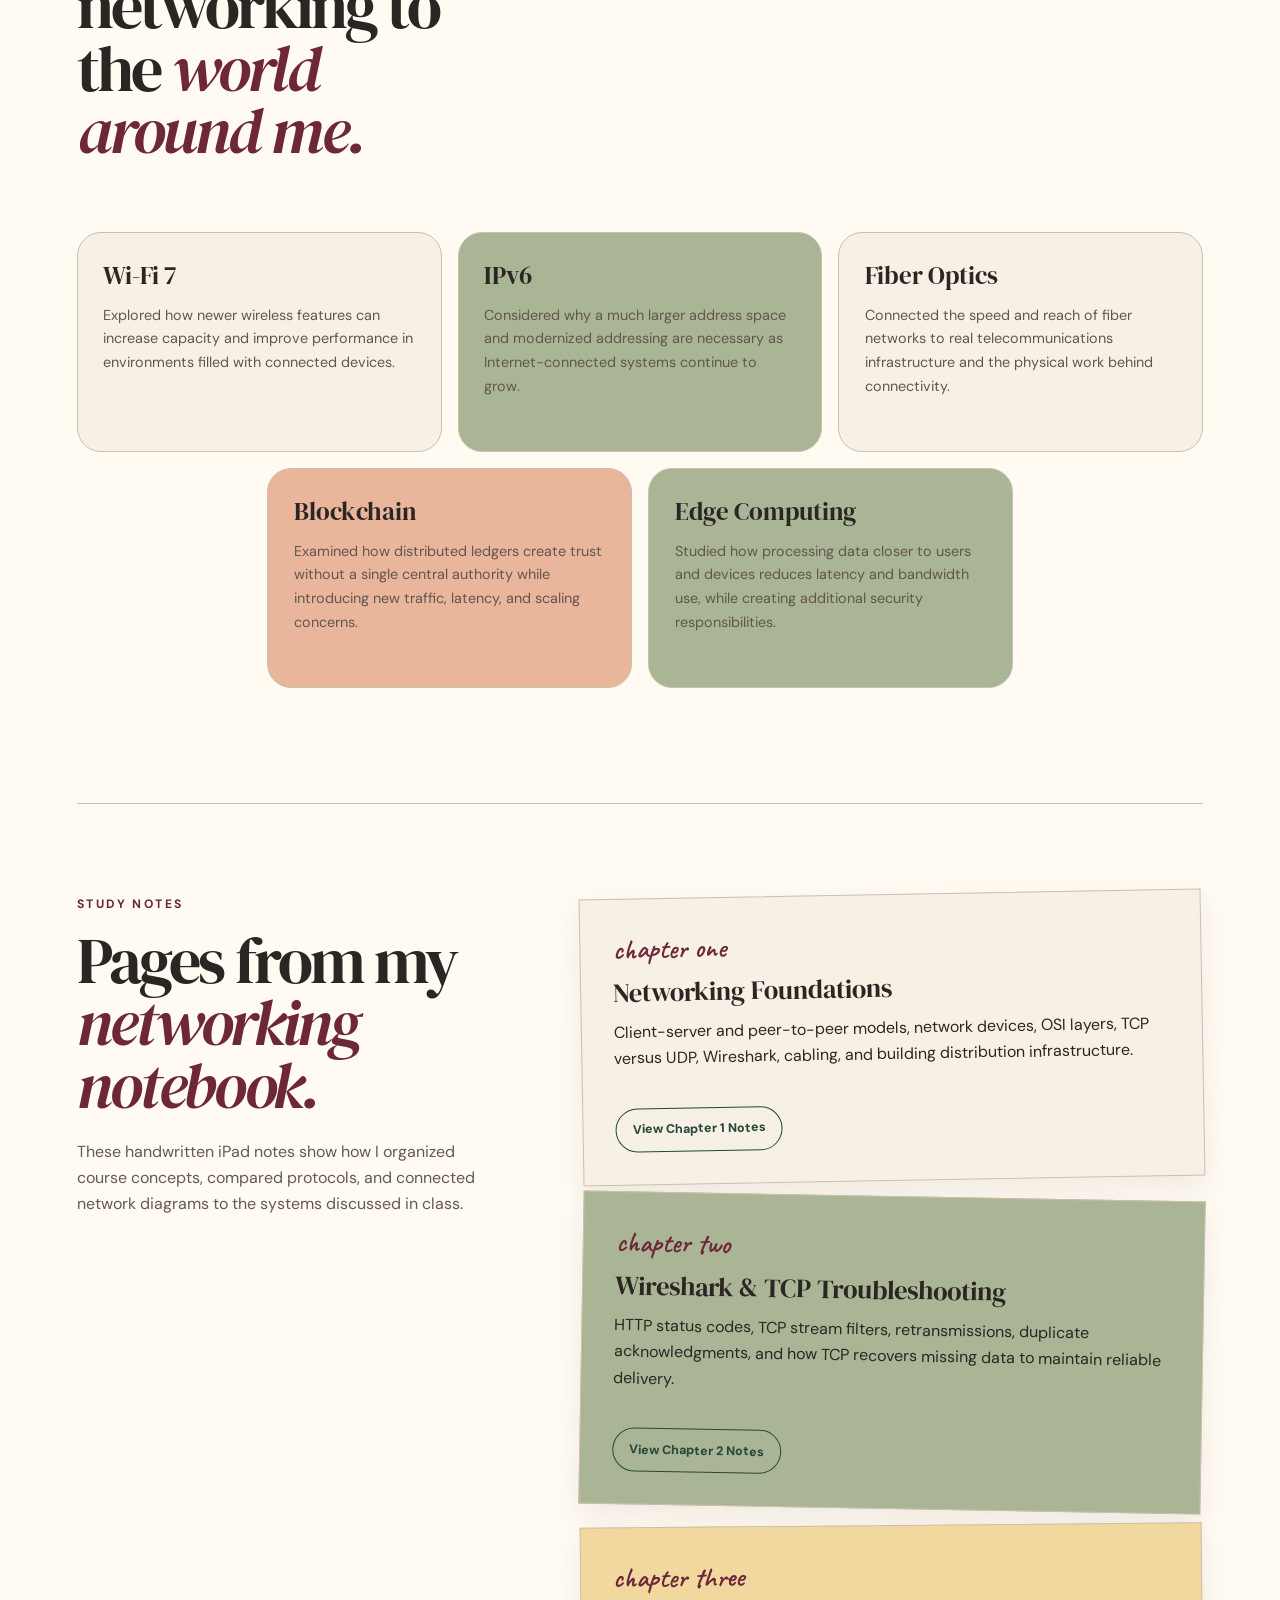
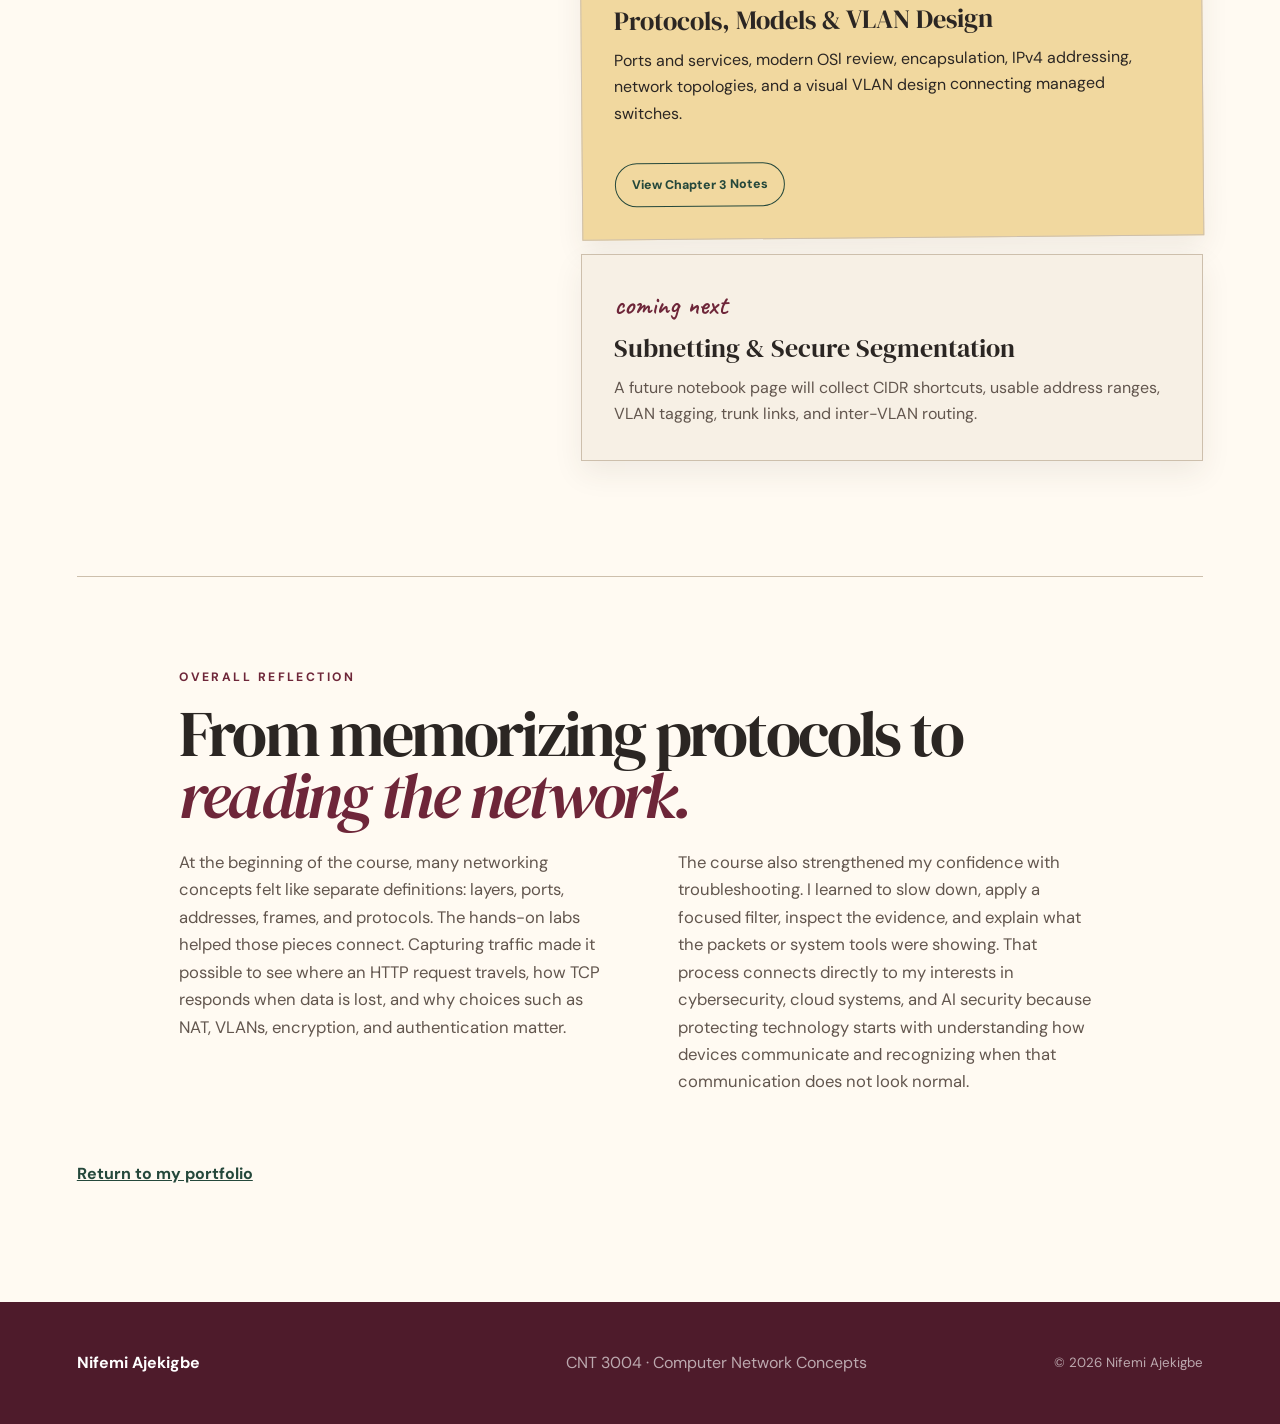
==== commit 7610a94f: "Add handwritten networking chapter notes" ====
--- a/cnt3004.html
+++ b/cnt3004.html
@@ -75,11 +75,12 @@
       </section>
 
       <section class="notes-section reveal" aria-labelledby="notes-heading">
-        <div><p class="eyebrow">Study notes</p><h2 id="notes-heading">The pages I would keep in my <em>networking notebook.</em></h2><p>These are the concepts I would capture in a small set of polished handwritten iPad notes because they connect directly to later labs and security work.</p></div>
+        <div><p class="eyebrow">Study notes</p><h2 id="notes-heading">Pages from my <em>networking notebook.</em></h2><p>These handwritten iPad notes show how I organized course concepts, compared protocols, and connected network diagrams to the systems discussed in class.</p></div>
         <div class="note-stack">
-          <article><p class="handwritten">note one</p><h3>OSI &amp; TCP/IP Models</h3><p>Layer responsibilities, encapsulation, common protocols, and how data moves from an application to the physical network.</p></article>
-          <article><p class="handwritten">note two</p><h3>Subnetting &amp; VLANs</h3><p>CIDR block sizes, usable address ranges, broadcast domains, access ports, trunk ports, and inter-VLAN routing.</p></article>
-          <article><p class="handwritten">note three</p><h3>Wireshark Filter Notebook</h3><p>Useful filters for HTTP, TCP streams, packet data, retransmissions, duplicate acknowledgments, and protocol troubleshooting.</p></article>
+          <article><p class="handwritten">chapter one</p><h3>Networking Foundations</h3><p>Client-server and peer-to-peer models, network devices, OSI layers, TCP versus UDP, Wireshark, cabling, and building distribution infrastructure.</p><a class="note-link" href="/network-chapter-1-notes.pdf" target="_blank" rel="noopener">View Chapter 1 Notes</a></article>
+          <article><p class="handwritten">chapter two</p><h3>Wireshark &amp; TCP Troubleshooting</h3><p>HTTP status codes, TCP stream filters, retransmissions, duplicate acknowledgments, and how TCP recovers missing data to maintain reliable delivery.</p><a class="note-link" href="/network-chapter-2-notes.pdf" target="_blank" rel="noopener">View Chapter 2 Notes</a></article>
+          <article><p class="handwritten">chapter three</p><h3>Protocols, Models &amp; VLAN Design</h3><p>Ports and services, modern OSI review, encapsulation, IPv4 addressing, network topologies, and a visual VLAN design connecting managed switches.</p><a class="note-link" href="/network-chapter-3-notes.pdf" target="_blank" rel="noopener">View Chapter 3 Notes</a></article>
+          <article><p class="handwritten">coming next</p><h3>Subnetting &amp; Secure Segmentation</h3><p>A future notebook page will collect CIDR shortcuts, usable address ranges, VLAN tagging, trunk links, and inter-VLAN routing.</p></article>
         </div>
       </section>
 
--- a/styles.css
+++ b/styles.css
@@ -227,6 +227,8 @@
 .note-stack article:nth-child(3) { background: #f1d89f; transform: rotate(-.5deg); }
 .note-stack h3 { margin-bottom: .55rem; font: 400 1.65rem "DM Serif Display", serif; }
 .note-stack p:last-child { margin: 0; color: #62564e; }
+.note-link { display: inline-flex; min-height: 44px; align-items: center; margin-top: 1.25rem; padding: .65rem 1rem; border: 1px solid currentColor; border-radius: 999px; color: var(--forest); font-size: .78rem; font-weight: 800; text-decoration: none; transition: background .2s ease, color .2s ease, transform .2s ease; }
+.note-link:hover, .note-link:focus-visible { background: var(--forest); color: white; transform: translateY(-2px); }
 .course-reflection { padding-right: clamp(0rem, 8vw, 8rem); padding-left: clamp(0rem, 8vw, 8rem); }
 .course-reflection h2 { max-width: 930px; }
 .reflection-copy { display: grid; grid-template-columns: repeat(2, minmax(0, 1fr)); gap: clamp(2rem, 6vw, 5rem); }
